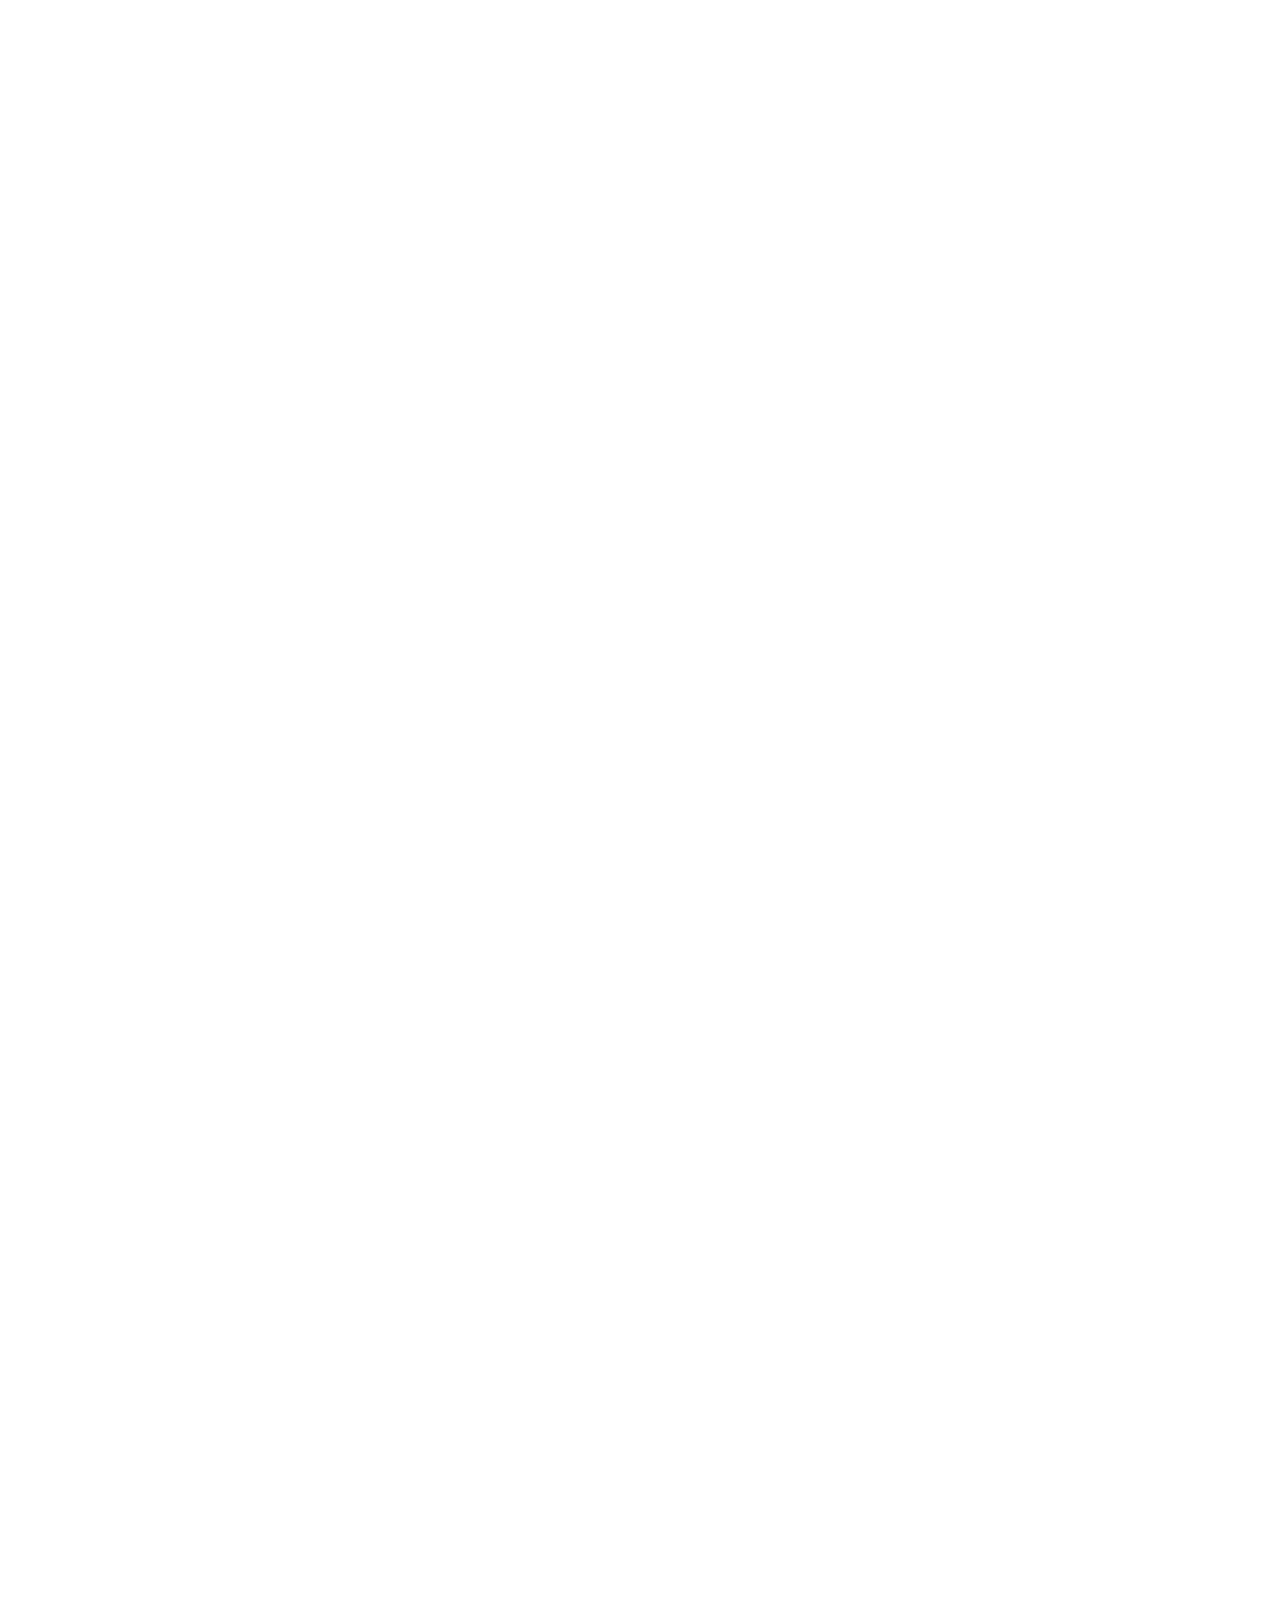
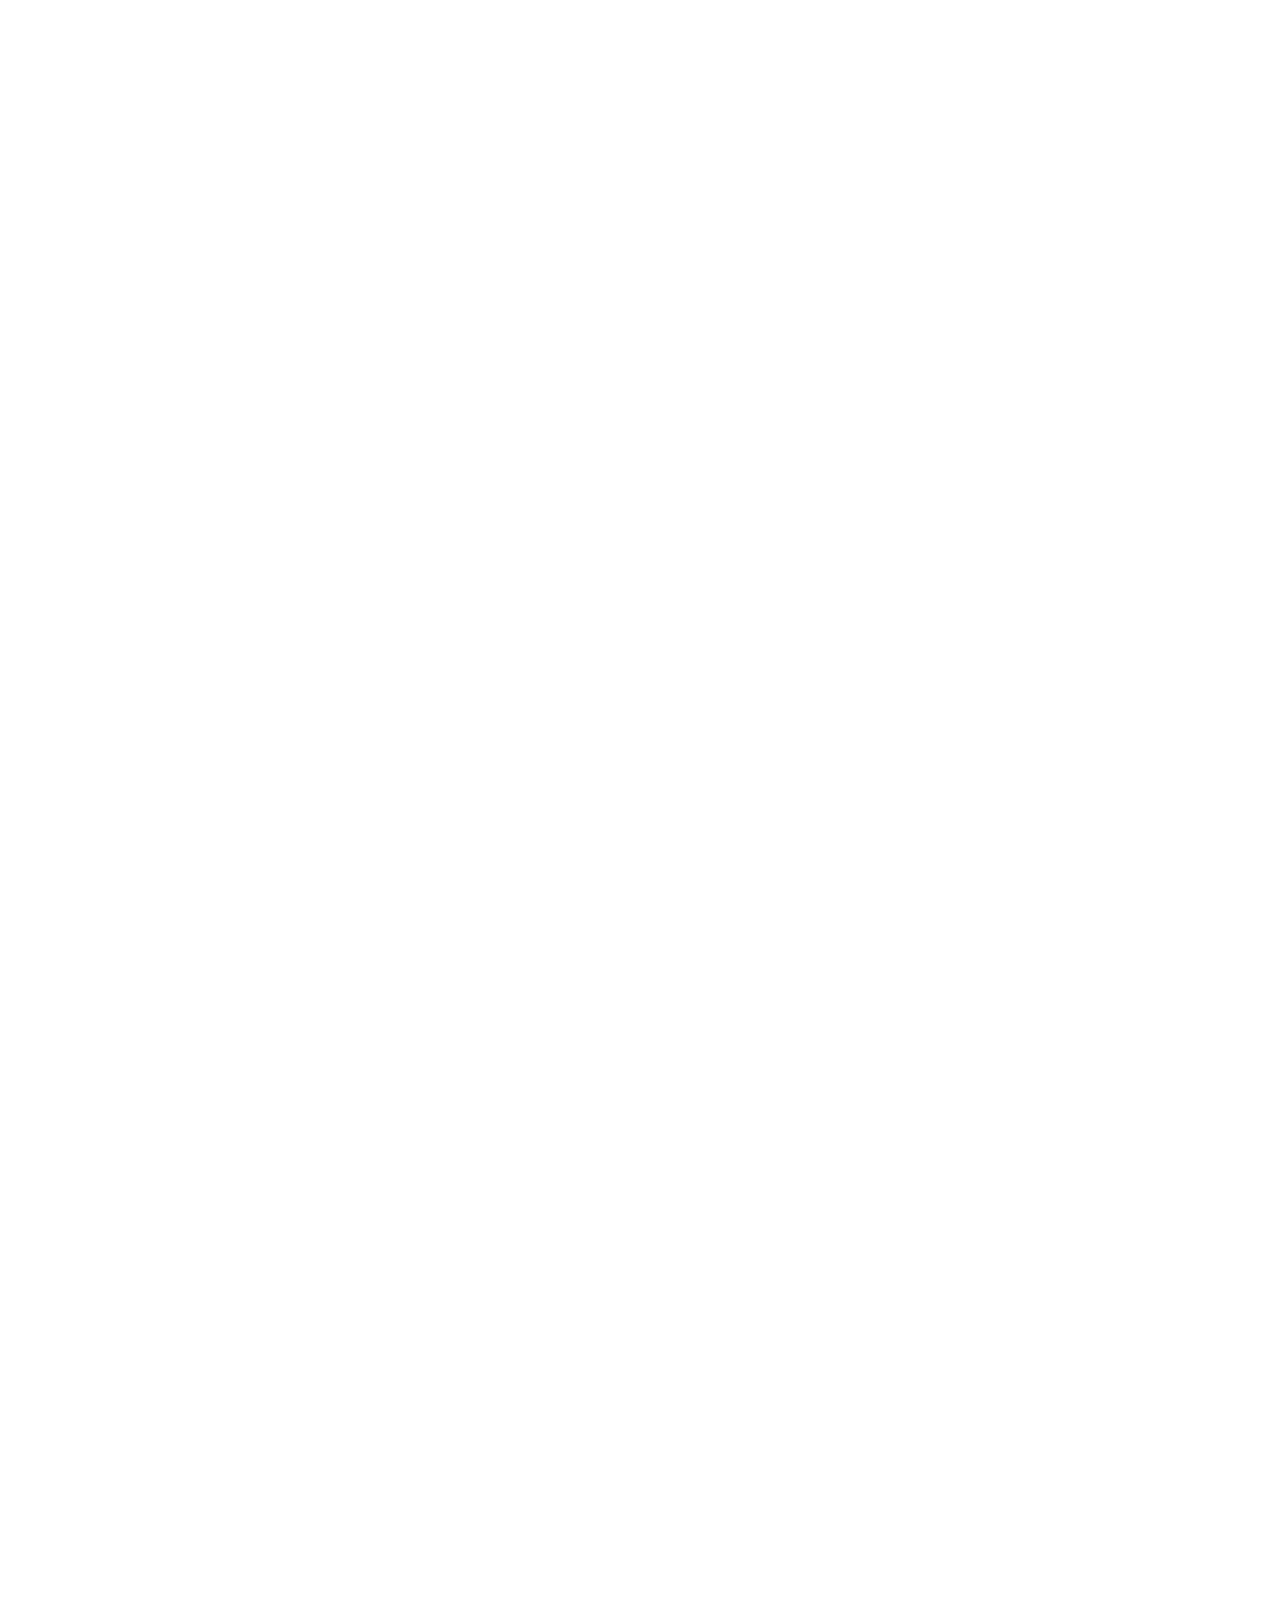
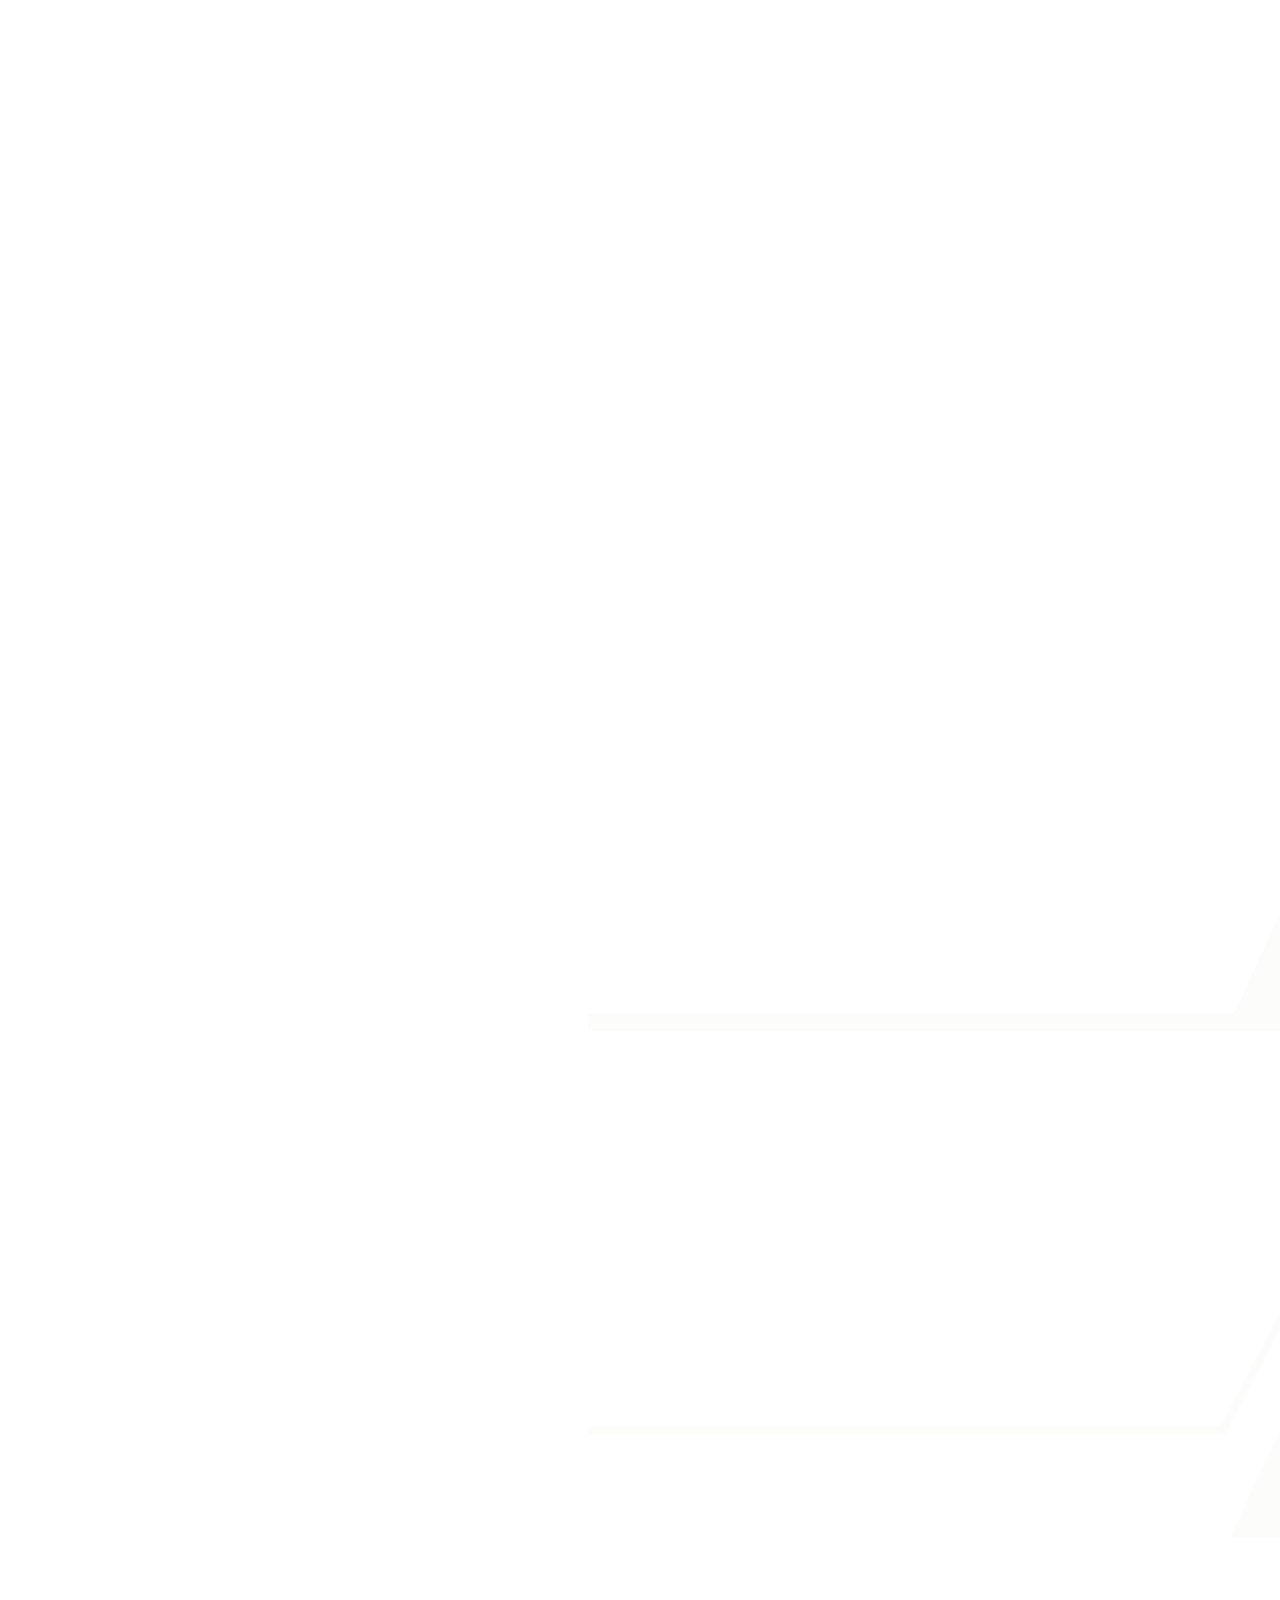
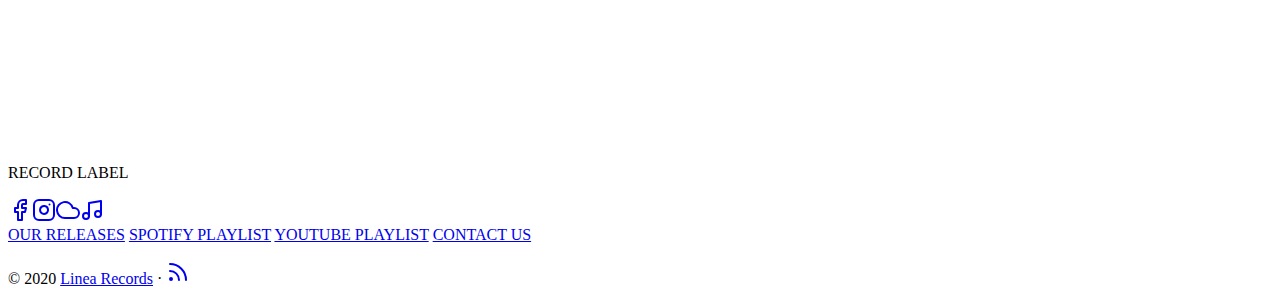
==== index.html @ 5832d92b "added links" ====
<!DOCTYPE html>
<html lang="en-us">

<head>
	<meta name="generator" content="Hugo 0.76.5" />
	<meta charset="UTF-8">
	<meta name="viewport" content="width=device-width, initial-scale=1.0">
	<meta http-equiv="X-UA-Compatible" content="ie=edge">
	<meta name="theme-color" content="#000000">
	<meta name="msapplication-TileColor" content="#000000">
<meta itemprop="name" content="LINEA RECORDS">
<meta itemprop="description" content="">
<meta property="og:title" content="LINEA RECORDS" />
<meta property="og:description" content="" />
<meta property="og:type" content="website" />
<meta property="og:url" content="https://linearecords.net/" />

<meta name="twitter:card" content="summary"/>
<meta name="twitter:title" content="LINEA RECORDS"/>
<meta name="twitter:description" content=""/>

	<link rel="apple-touch-icon" sizes="180x180" href="/apple-touch-icon.png">
	<link rel="icon" type="image/png" sizes="32x32" href="/favicon-32x32.png">
	<link rel="icon" type="image/png" sizes="16x16" href="/favicon-16x16.png">
	<link rel="manifest" href="/site.webmanifest">
	<link rel="mask-icon" href="/safari-pinned-tab.svg" color="">
	<link rel="shortcut icon" href="/favicon.ico">

	<title>LINEA RECORDS</title>
	<link rel="alternate" type="application/rss+xml" href="https://linearecords.net/index.xml" title="LINEA RECORDS" />
	<link rel="stylesheet" href="https://linearecords.net/css/style.min.97f496d0152c98773c29cbdbff0230ff04d8a8ad5421a326446fc070e5431b20.css" integrity="sha256-l/SW0BUsmHc8Kcvb/wIw/wTYqK1UIaMmRG/AcOVDGyA=" crossorigin="anonymous">
</head>

<body id="page">
	
	<div style="text-align: center;">
		<img class="bg-img" src="/lineaback.png"/>
	</div>
	<div id="spotlight" class="animated fadeIn">
		<div id="home-center">
			<img id="home-title-img" src="logo.png"/> 
			
			<p id="home-subtitle">RECORD LABEL</p>
			<div id="home-social">
				<a href="https://facebook.com/linearecords1" target="_blank" rel="noopener me" title="Facebook"><svg xmlns="http://www.w3.org/2000/svg" class="feather" width="24" height="24" viewBox="0 0 24 24" fill="none" stroke="currentColor" stroke-width="2" stroke-linecap="round" stroke-linejoin="round"><path d="M18 2h-3a5 5 0 0 0-5 5v3H7v4h3v8h4v-8h3l1-4h-4V7a1 1 0 0 1 1-1h3z"></path></svg></a><a href="https://instagram.com/linearecords" target="_blank" rel="noopener me" title="Instagram"><svg xmlns="http://www.w3.org/2000/svg" class="feather" width="24" height="24" viewBox="0 0 24 24" fill="none" stroke="currentColor" stroke-width="2" stroke-linecap="round" stroke-linejoin="round"><rect x="2" y="2" width="20" height="20" rx="5" ry="5"></rect><path d="M16 11.37A4 4 0 1 1 12.63 8 4 4 0 0 1 16 11.37z"></path><line x1="17.5" y1="6.5" x2="17.5" y2="6.5"></line></svg></a><a href="https://soundcloud.com/linearecords" target="_blank" rel="noopener me" title="Soundcloud"><svg xmlns="http://www.w3.org/2000/svg" class="feather" viewBox="0 0 24 24" width="24" height="24" stroke="currentColor" stroke-width="2" fill="none" stroke-linecap="round" stroke-linejoin="round" class="css-i6dzq1"><path d="M18 10h-1.26A8 8 0 1 0 9 20h9a5 5 0 0 0 0-10z"></path></svg></a><a href="https://linearecords.bandcamp.com/" target="_blank" rel="noopener me" title="Bandcamp"><svg xmlns="http://www.w3.org/2000/svg" class="feather" viewBox="0 0 24 24" viewBox="0 0 24 24" width="24" height="24" stroke="currentColor" stroke-width="2" fill="none" stroke-linecap="round" stroke-linejoin="round" class="css-i6dzq1"><path d="M9 18V5l12-2v13"></path><circle cx="6" cy="18" r="3"></circle><circle cx="18" cy="16" r="3"></circle></svg></a>
			</div>
			<nav id="home-nav" class="site-nav">
				
				<a href="https://linearecords.bandcamp.com/">OUR RELEASES</a>
				<a href="https://open.spotify.com/playlist/47VReuiivuDazHyd7LgVd4">SPOTIFY PLAYLIST</a>
				<a href="https://www.youtube.com/playlist?list=PL5rkW3f5f1PXU3vY0yTBdLuJyak3MzCV-">YOUTUBE PLAYLIST</a>
				<a href="mailto:contactlinearecords@gmail.com">CONTACT US</a>

			</nav>
		</div>
		<div id="home-footer">
			<p>
				&copy; 2020 <a href="https://linearecords.net/">Linea Records</a> &#183; <a href="https://linearecords.net/posts/index.xml" target="_blank" title="rss"><svg xmlns="http://www.w3.org/2000/svg" width="24" height="24" viewBox="0 0 24 24" fill="none" stroke="currentColor" stroke-width="2" stroke-linecap="round" stroke-linejoin="round" class="feather feather-rss"><path d="M4 11a9 9 0 0 1 9 9"></path><path d="M4 4a16 16 0 0 1 16 16"></path><circle cx="5" cy="19" r="1"></circle></svg></a>
			</p>
		</div>
	</div>


	<script src="https://linearecords.net/js/bundle.min.4a9a0ac3d2217822c7865b4161e6c2a71de1d70492264337755427898dd718f6.js" integrity="sha256-SpoKw9IheCLHhltBYebCpx3h1wSSJkM3dVQniY3XGPY=" crossorigin="anonymous"></script>
	

</body>

</html>
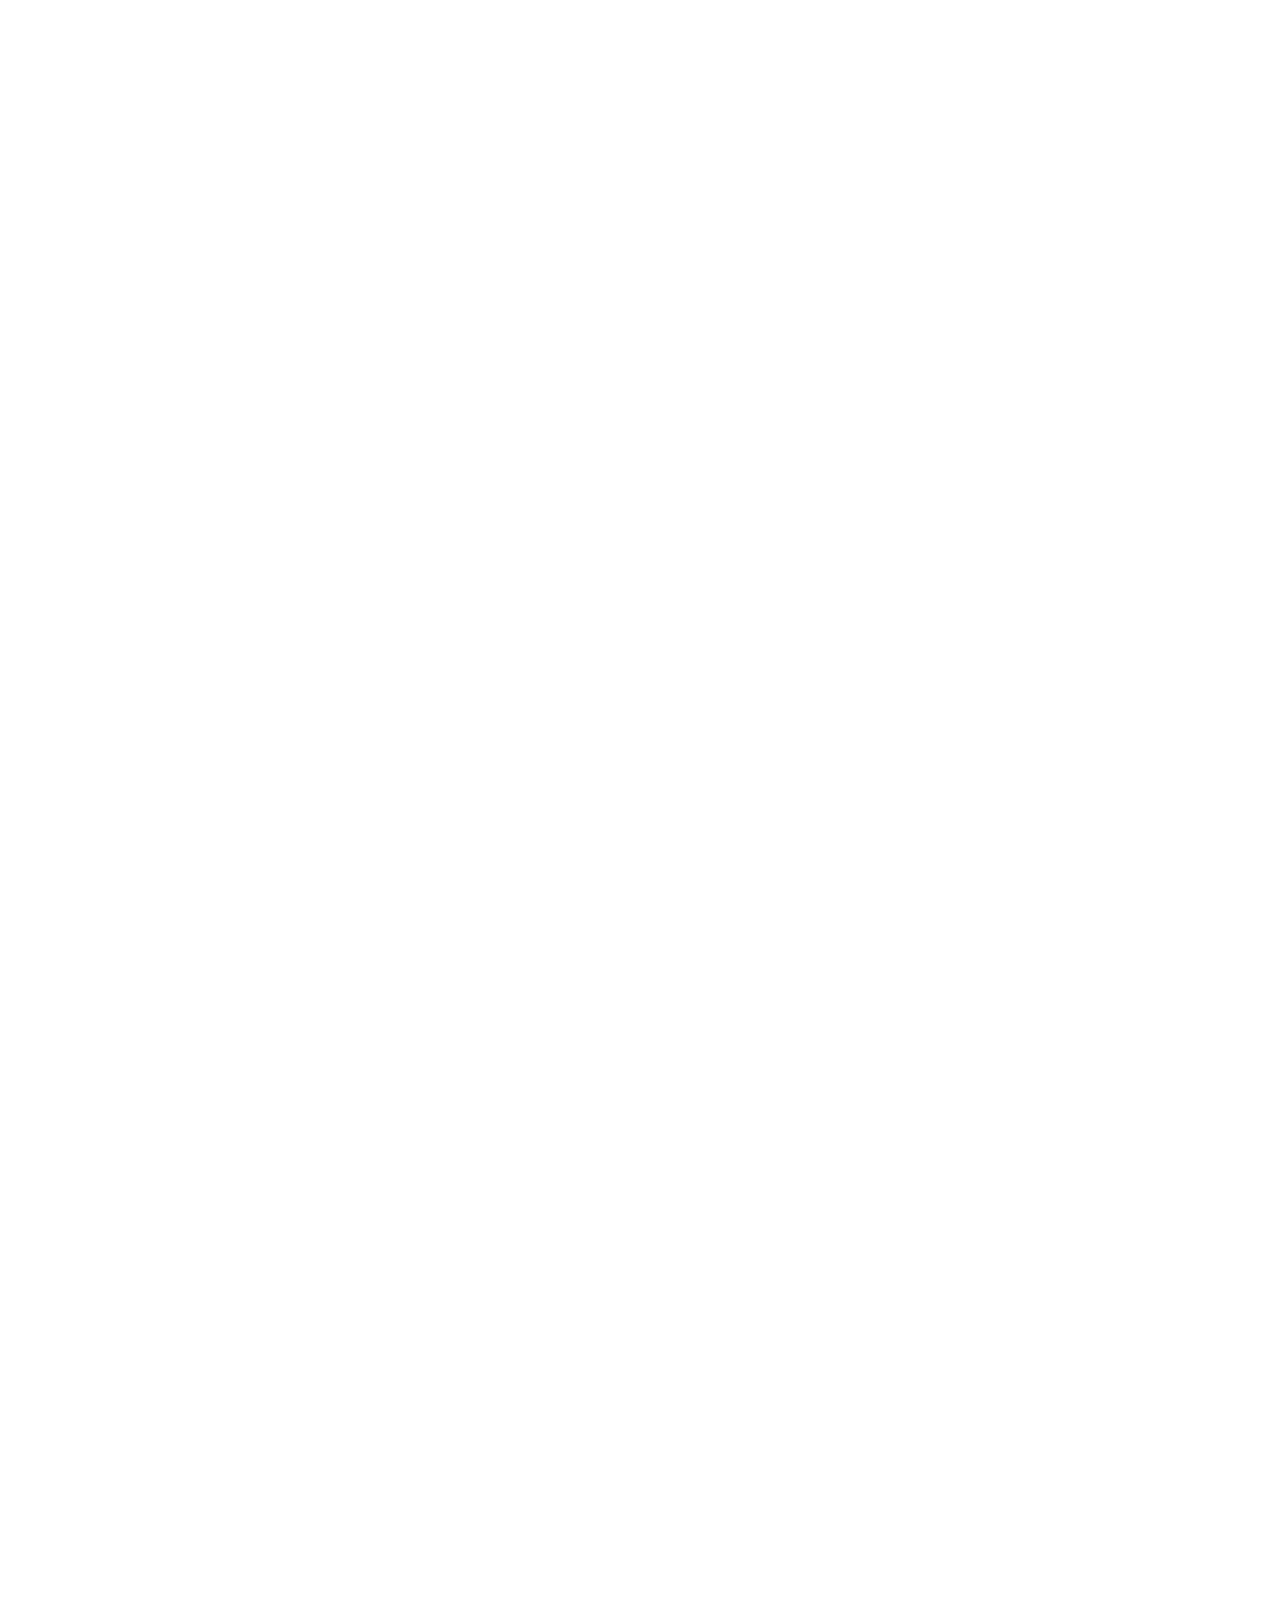
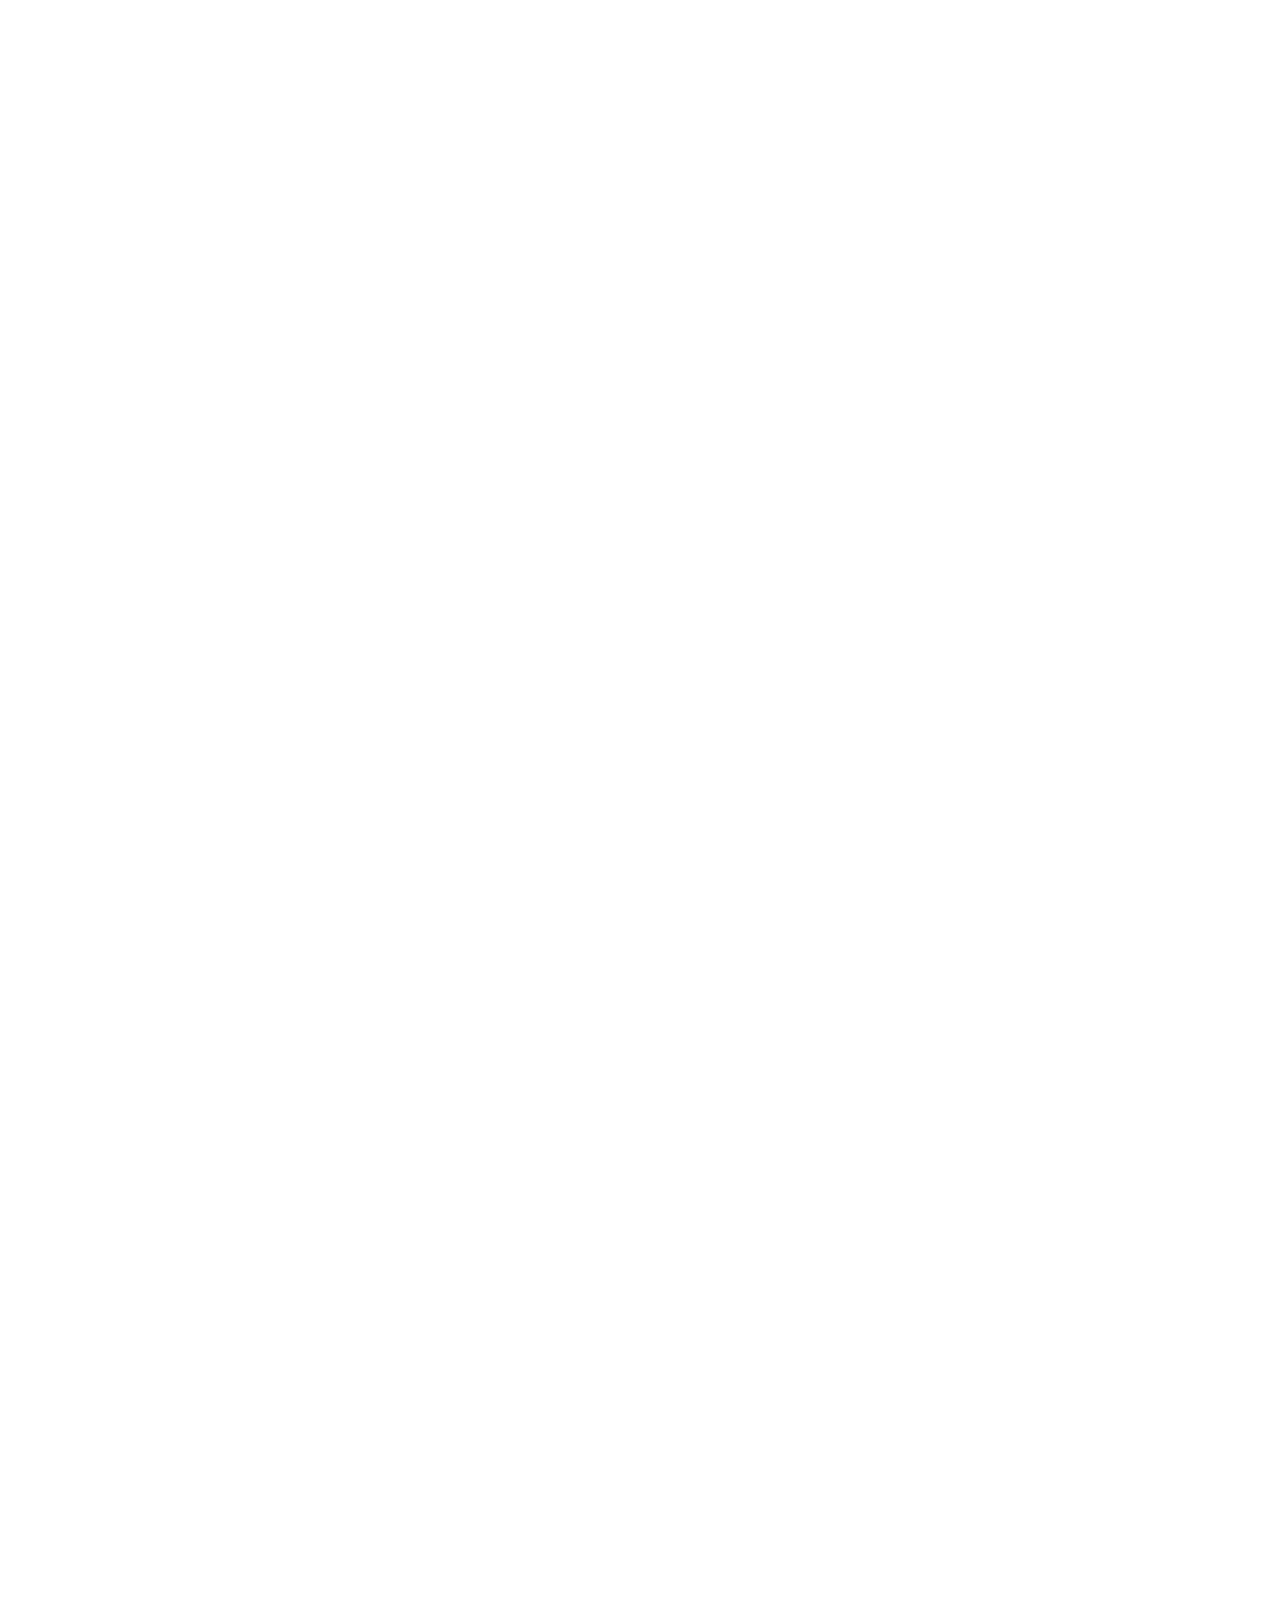
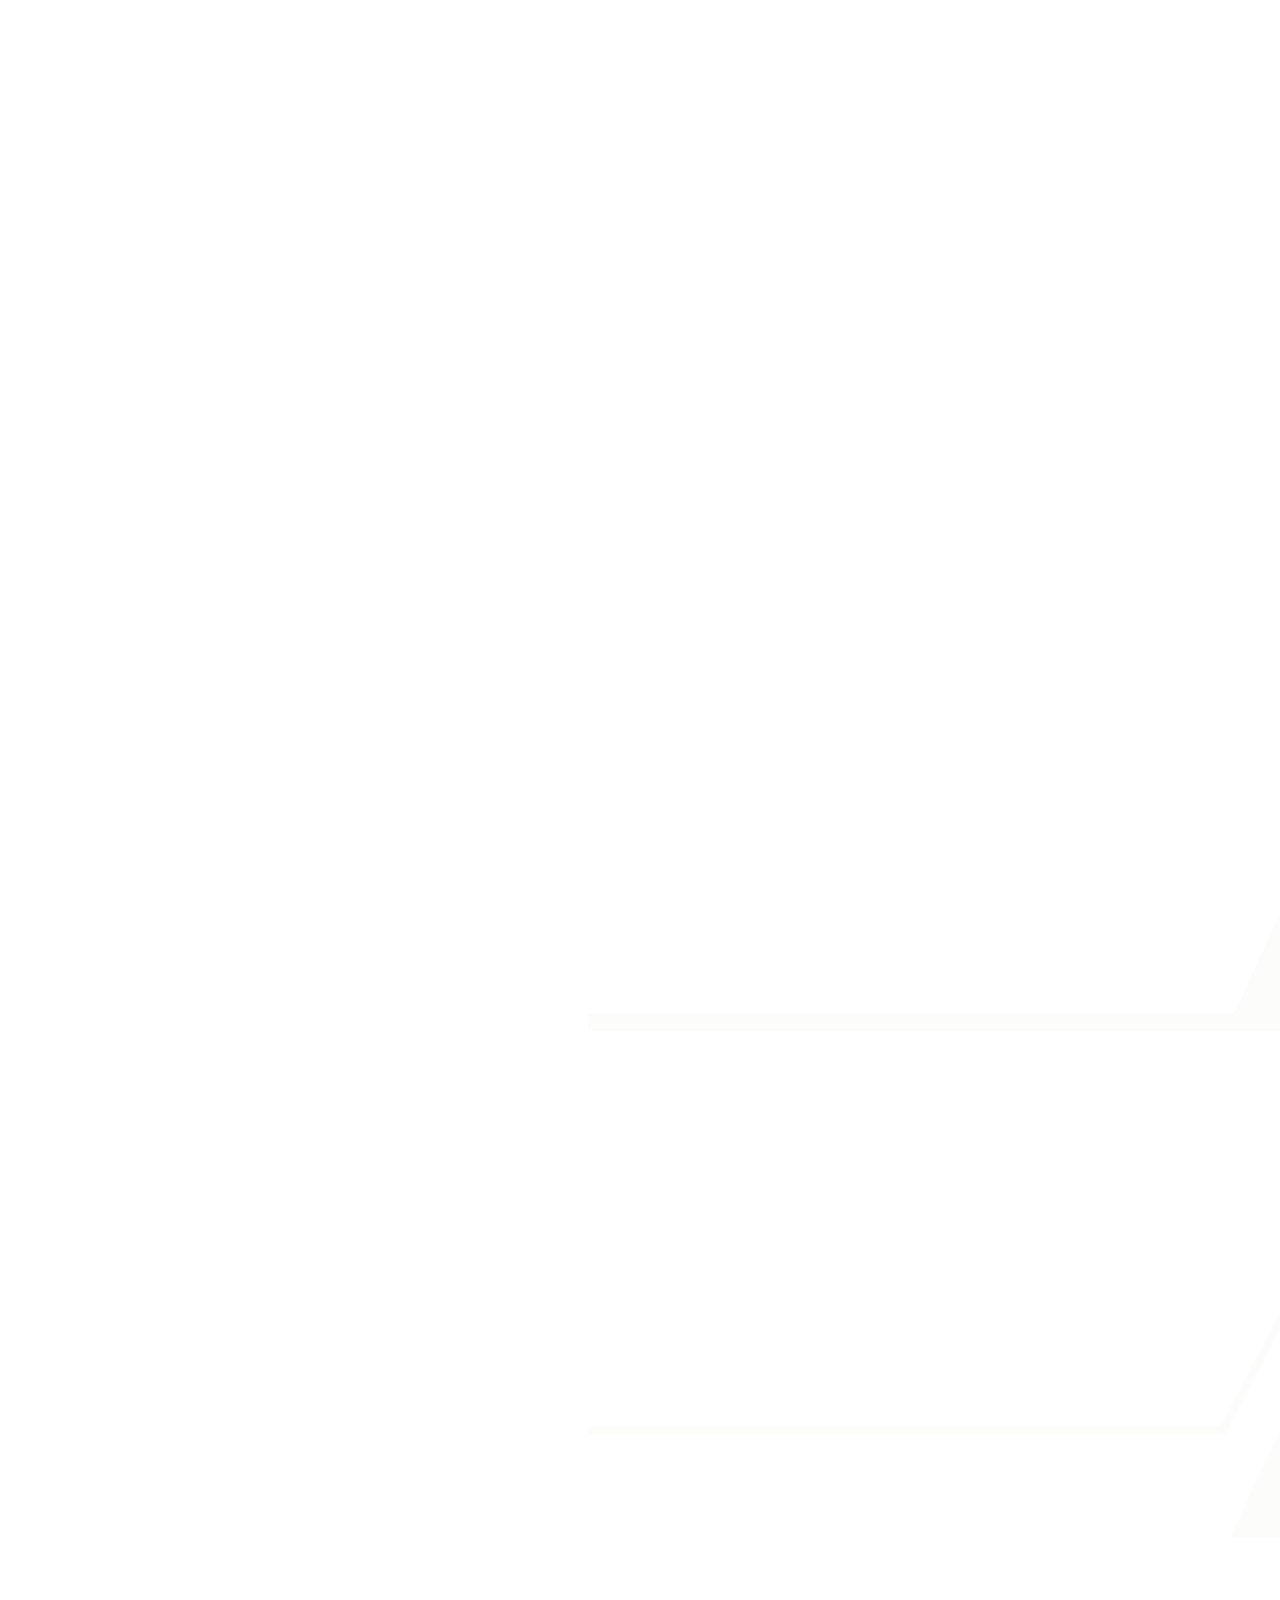
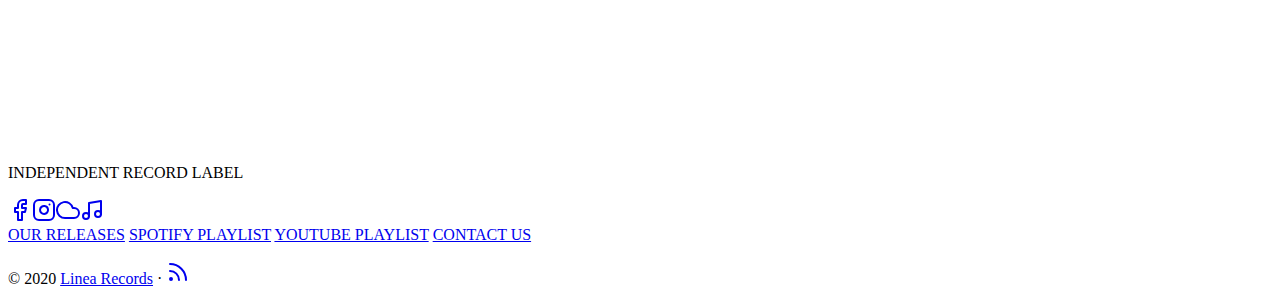
==== commit fc43878d: "edited description" ====
--- a/index.html
+++ b/index.html
@@ -40,7 +40,7 @@
 		<div id="home-center">
 			<img id="home-title-img" src="logo.png"/> 
 			
-			<p id="home-subtitle">RECORD LABEL</p>
+			<p id="home-subtitle">INDEPENDENT RECORD LABEL</p>
 			<div id="home-social">
 				<a href="https://facebook.com/linearecords1" target="_blank" rel="noopener me" title="Facebook"><svg xmlns="http://www.w3.org/2000/svg" class="feather" width="24" height="24" viewBox="0 0 24 24" fill="none" stroke="currentColor" stroke-width="2" stroke-linecap="round" stroke-linejoin="round"><path d="M18 2h-3a5 5 0 0 0-5 5v3H7v4h3v8h4v-8h3l1-4h-4V7a1 1 0 0 1 1-1h3z"></path></svg></a><a href="https://instagram.com/linearecords" target="_blank" rel="noopener me" title="Instagram"><svg xmlns="http://www.w3.org/2000/svg" class="feather" width="24" height="24" viewBox="0 0 24 24" fill="none" stroke="currentColor" stroke-width="2" stroke-linecap="round" stroke-linejoin="round"><rect x="2" y="2" width="20" height="20" rx="5" ry="5"></rect><path d="M16 11.37A4 4 0 1 1 12.63 8 4 4 0 0 1 16 11.37z"></path><line x1="17.5" y1="6.5" x2="17.5" y2="6.5"></line></svg></a><a href="https://soundcloud.com/linearecords" target="_blank" rel="noopener me" title="Soundcloud"><svg xmlns="http://www.w3.org/2000/svg" class="feather" viewBox="0 0 24 24" width="24" height="24" stroke="currentColor" stroke-width="2" fill="none" stroke-linecap="round" stroke-linejoin="round" class="css-i6dzq1"><path d="M18 10h-1.26A8 8 0 1 0 9 20h9a5 5 0 0 0 0-10z"></path></svg></a><a href="https://linearecords.bandcamp.com/" target="_blank" rel="noopener me" title="Bandcamp"><svg xmlns="http://www.w3.org/2000/svg" class="feather" viewBox="0 0 24 24" viewBox="0 0 24 24" width="24" height="24" stroke="currentColor" stroke-width="2" fill="none" stroke-linecap="round" stroke-linejoin="round" class="css-i6dzq1"><path d="M9 18V5l12-2v13"></path><circle cx="6" cy="18" r="3"></circle><circle cx="18" cy="16" r="3"></circle></svg></a>
 			</div>
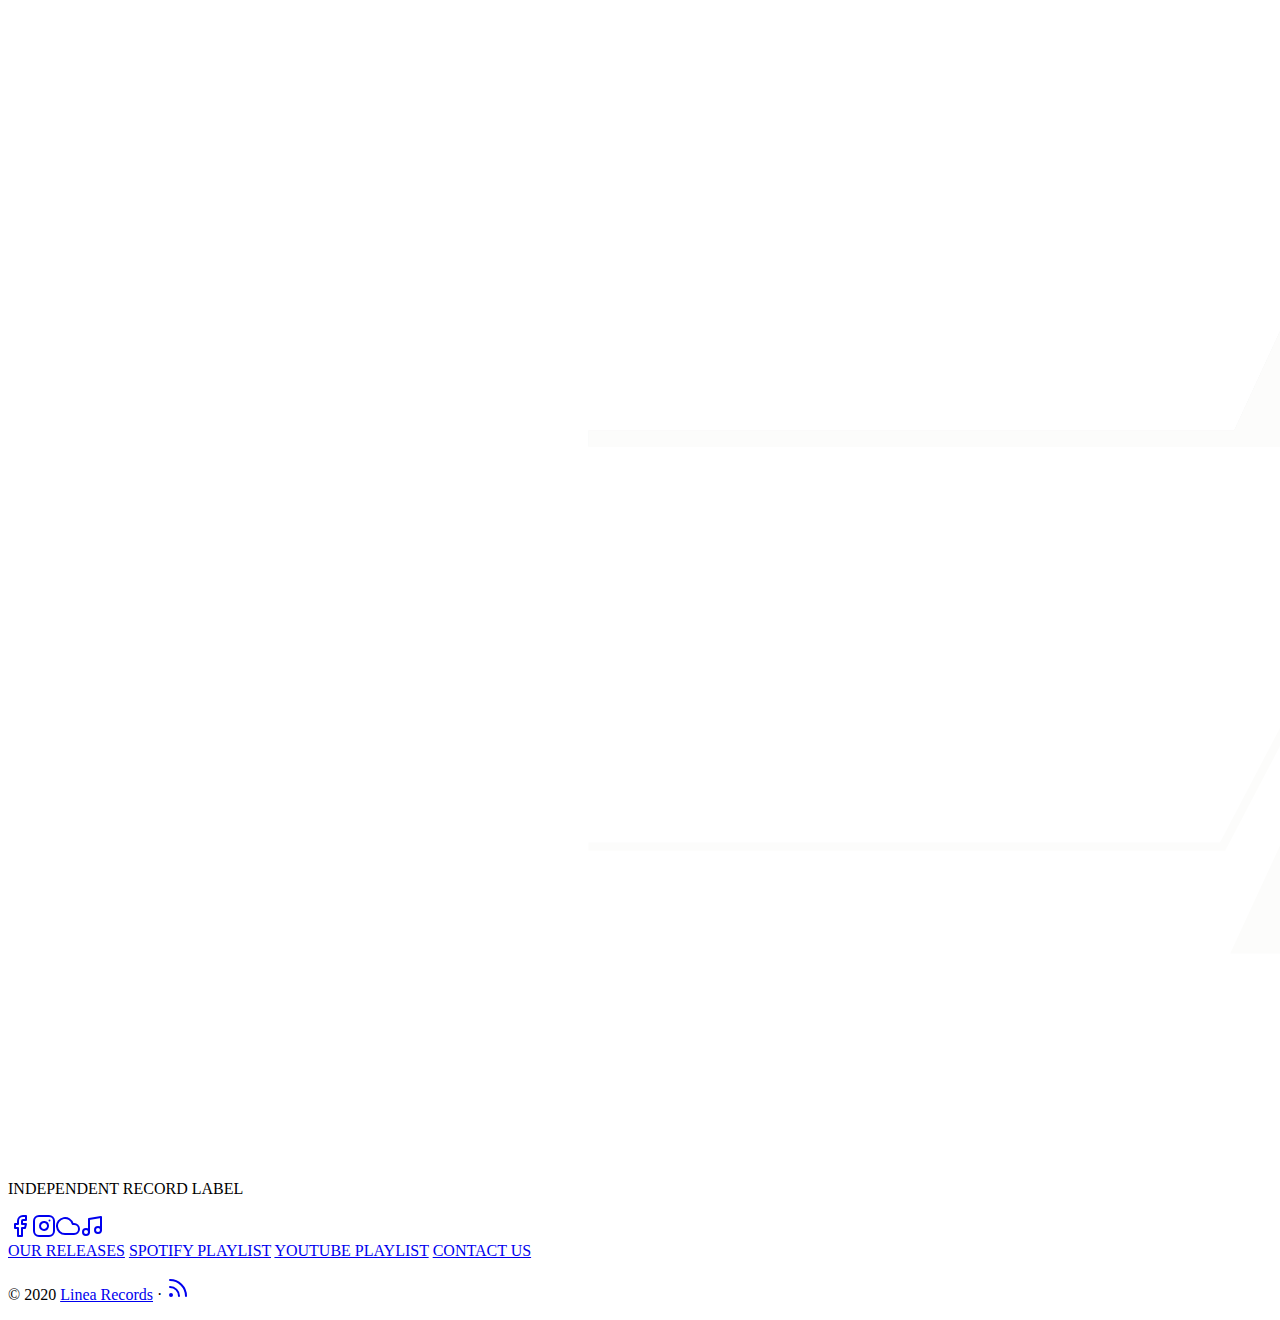
==== commit 089855b8: "removed background image" ====
--- a/index.html
+++ b/index.html
@@ -33,9 +33,6 @@
 
 <body id="page">
 	
-	<div style="text-align: center;">
-		<img class="bg-img" src="/lineaback.png"/>
-	</div>
 	<div id="spotlight" class="animated fadeIn">
 		<div id="home-center">
 			<img id="home-title-img" src="logo.png"/> 
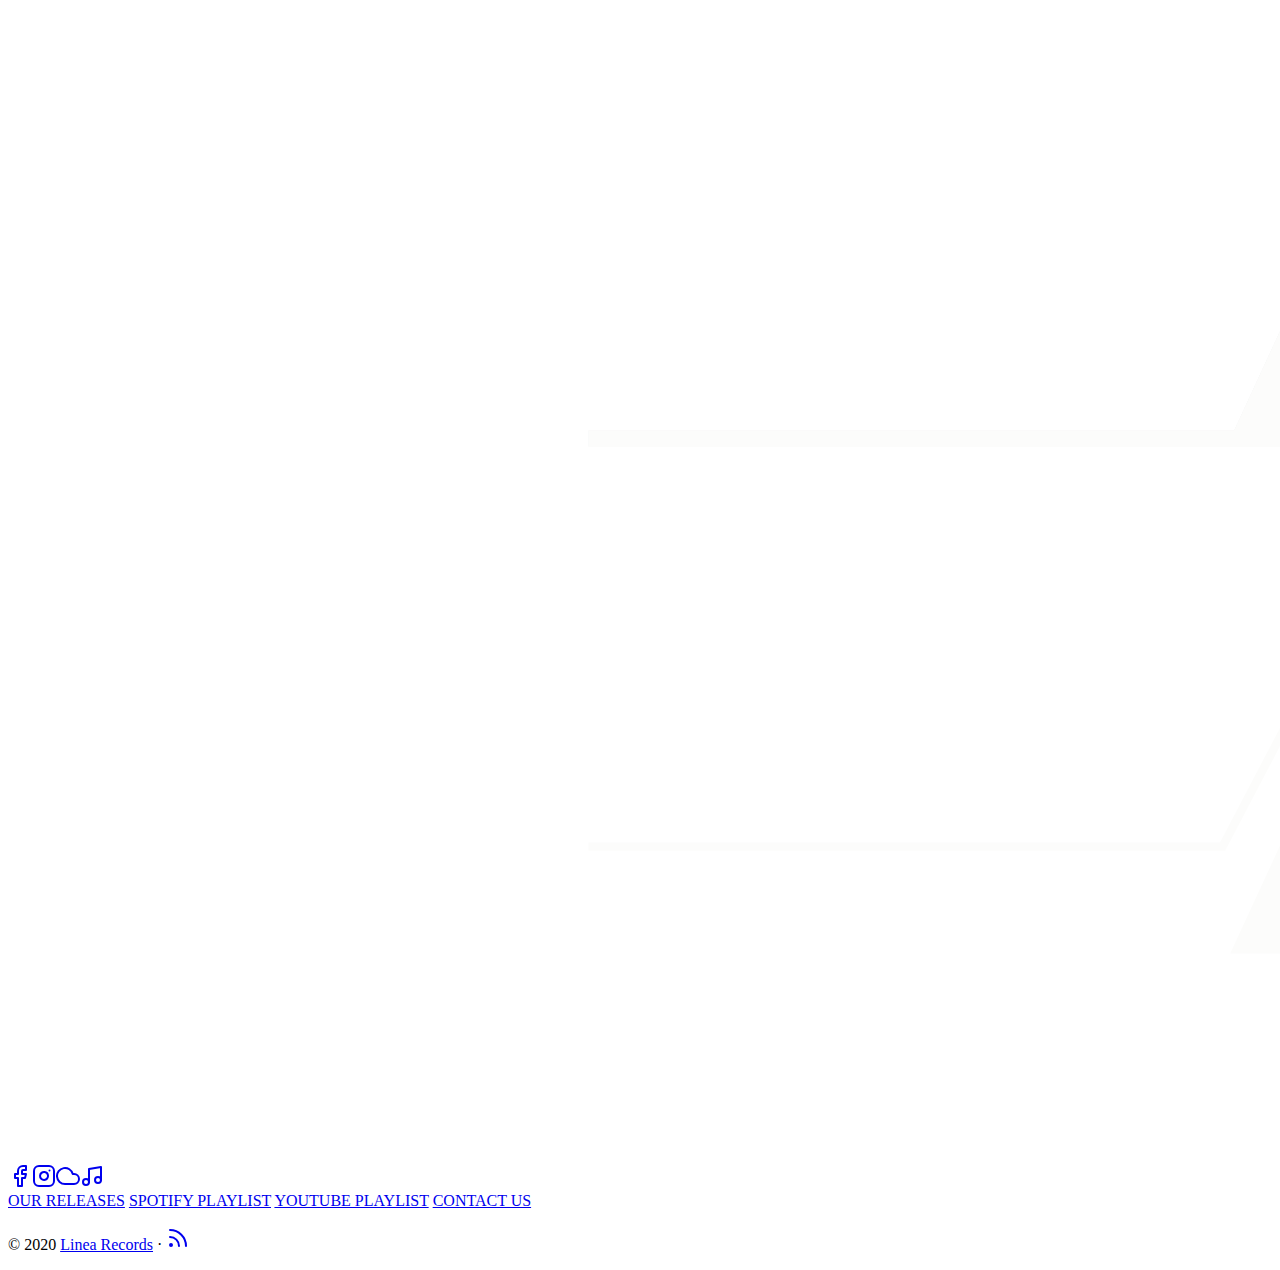
==== commit a550ece2: "index.html" ====
--- a/index.html
+++ b/index.html
@@ -37,7 +37,6 @@
 		<div id="home-center">
 			<img id="home-title-img" src="logo.png"/> 
 			
-			<p id="home-subtitle">INDEPENDENT RECORD LABEL</p>
 			<div id="home-social">
 				<a href="https://facebook.com/linearecords1" target="_blank" rel="noopener me" title="Facebook"><svg xmlns="http://www.w3.org/2000/svg" class="feather" width="24" height="24" viewBox="0 0 24 24" fill="none" stroke="currentColor" stroke-width="2" stroke-linecap="round" stroke-linejoin="round"><path d="M18 2h-3a5 5 0 0 0-5 5v3H7v4h3v8h4v-8h3l1-4h-4V7a1 1 0 0 1 1-1h3z"></path></svg></a><a href="https://instagram.com/linearecords" target="_blank" rel="noopener me" title="Instagram"><svg xmlns="http://www.w3.org/2000/svg" class="feather" width="24" height="24" viewBox="0 0 24 24" fill="none" stroke="currentColor" stroke-width="2" stroke-linecap="round" stroke-linejoin="round"><rect x="2" y="2" width="20" height="20" rx="5" ry="5"></rect><path d="M16 11.37A4 4 0 1 1 12.63 8 4 4 0 0 1 16 11.37z"></path><line x1="17.5" y1="6.5" x2="17.5" y2="6.5"></line></svg></a><a href="https://soundcloud.com/linearecords" target="_blank" rel="noopener me" title="Soundcloud"><svg xmlns="http://www.w3.org/2000/svg" class="feather" viewBox="0 0 24 24" width="24" height="24" stroke="currentColor" stroke-width="2" fill="none" stroke-linecap="round" stroke-linejoin="round" class="css-i6dzq1"><path d="M18 10h-1.26A8 8 0 1 0 9 20h9a5 5 0 0 0 0-10z"></path></svg></a><a href="https://linearecords.bandcamp.com/" target="_blank" rel="noopener me" title="Bandcamp"><svg xmlns="http://www.w3.org/2000/svg" class="feather" viewBox="0 0 24 24" viewBox="0 0 24 24" width="24" height="24" stroke="currentColor" stroke-width="2" fill="none" stroke-linecap="round" stroke-linejoin="round" class="css-i6dzq1"><path d="M9 18V5l12-2v13"></path><circle cx="6" cy="18" r="3"></circle><circle cx="18" cy="16" r="3"></circle></svg></a>
 			</div>
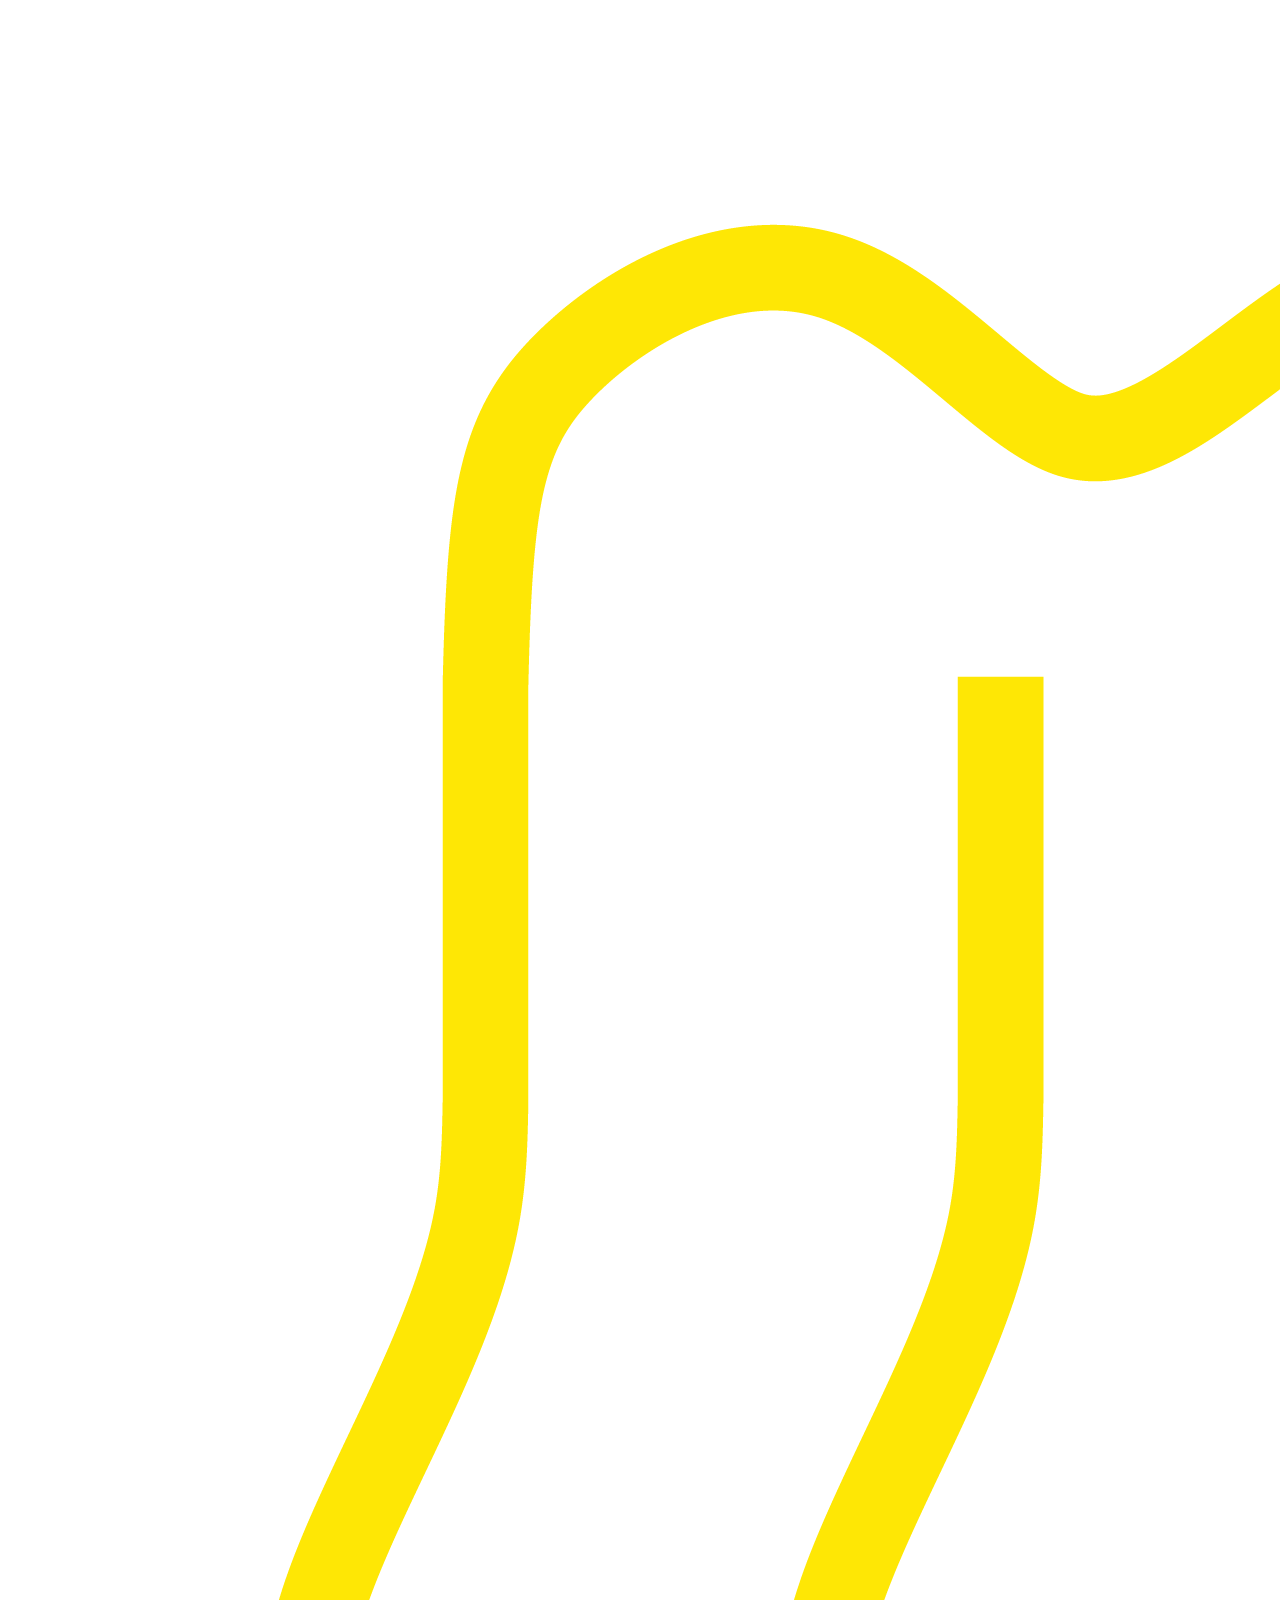
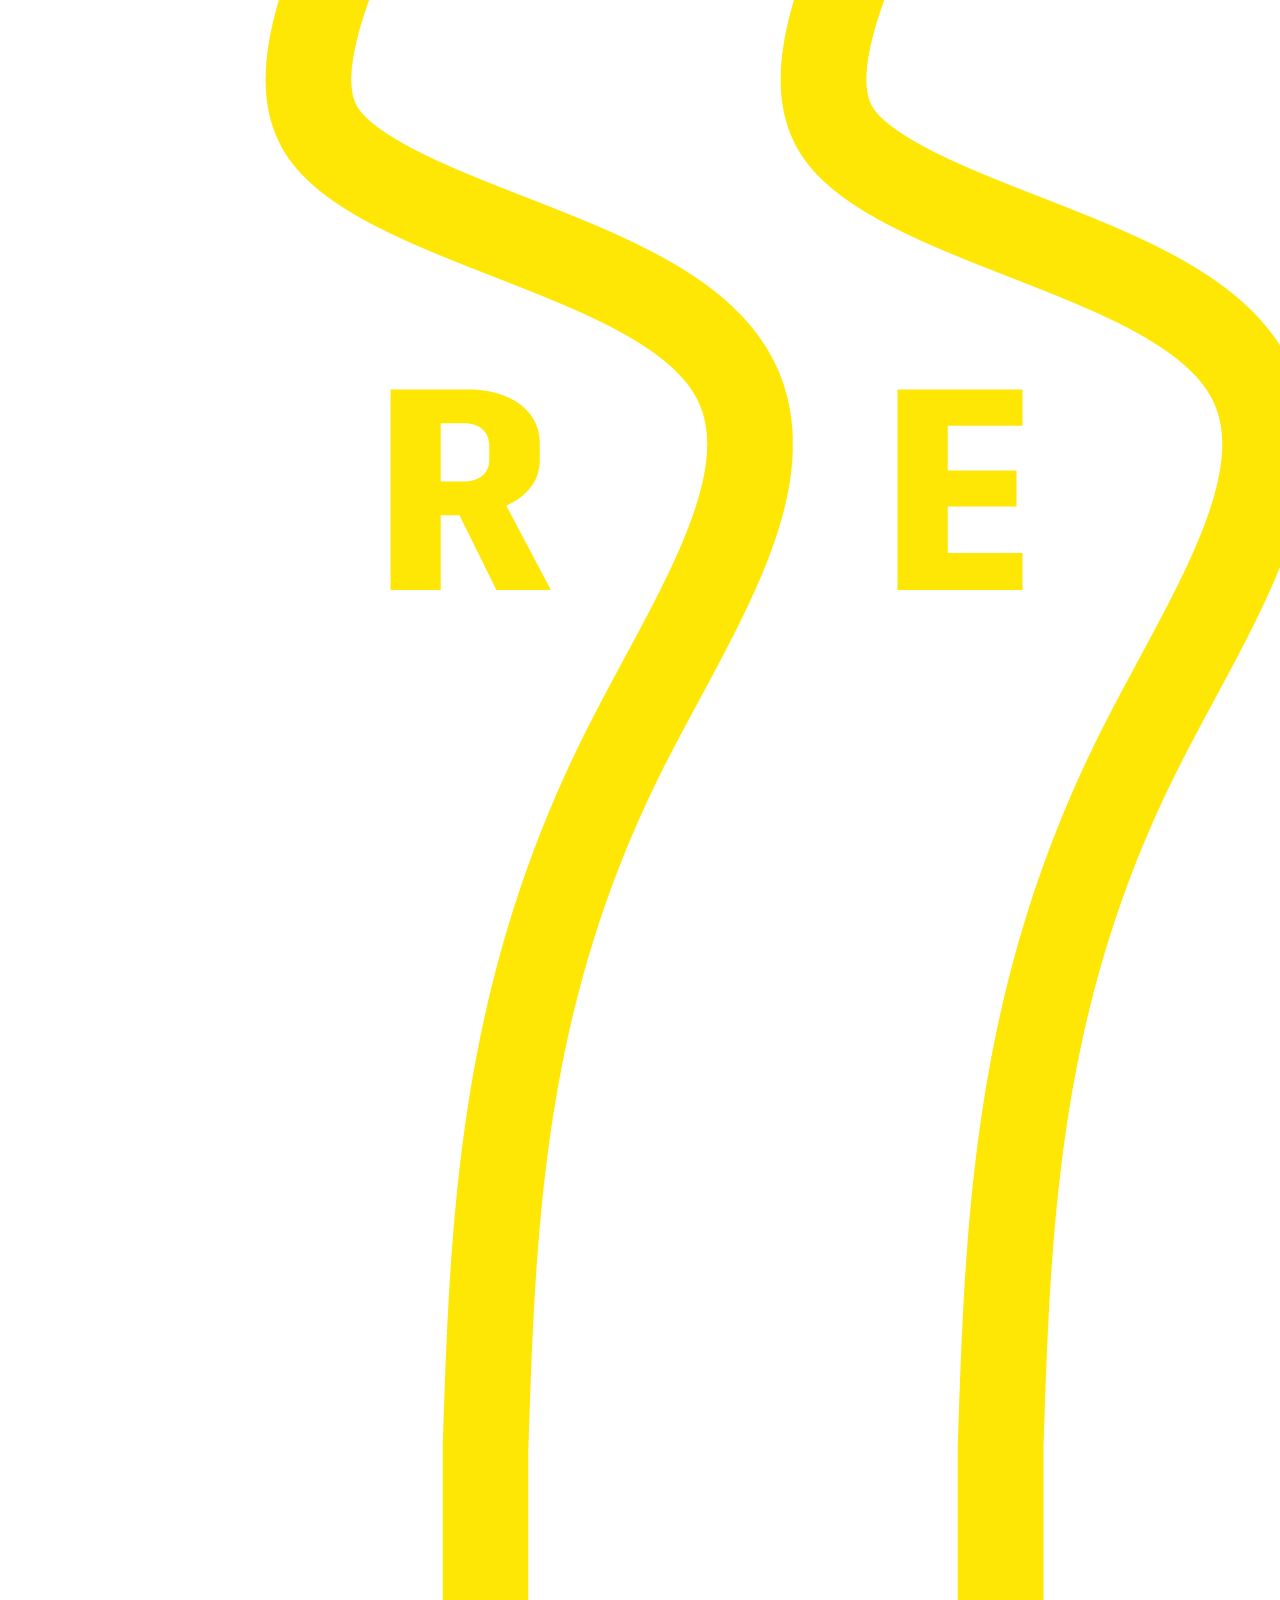
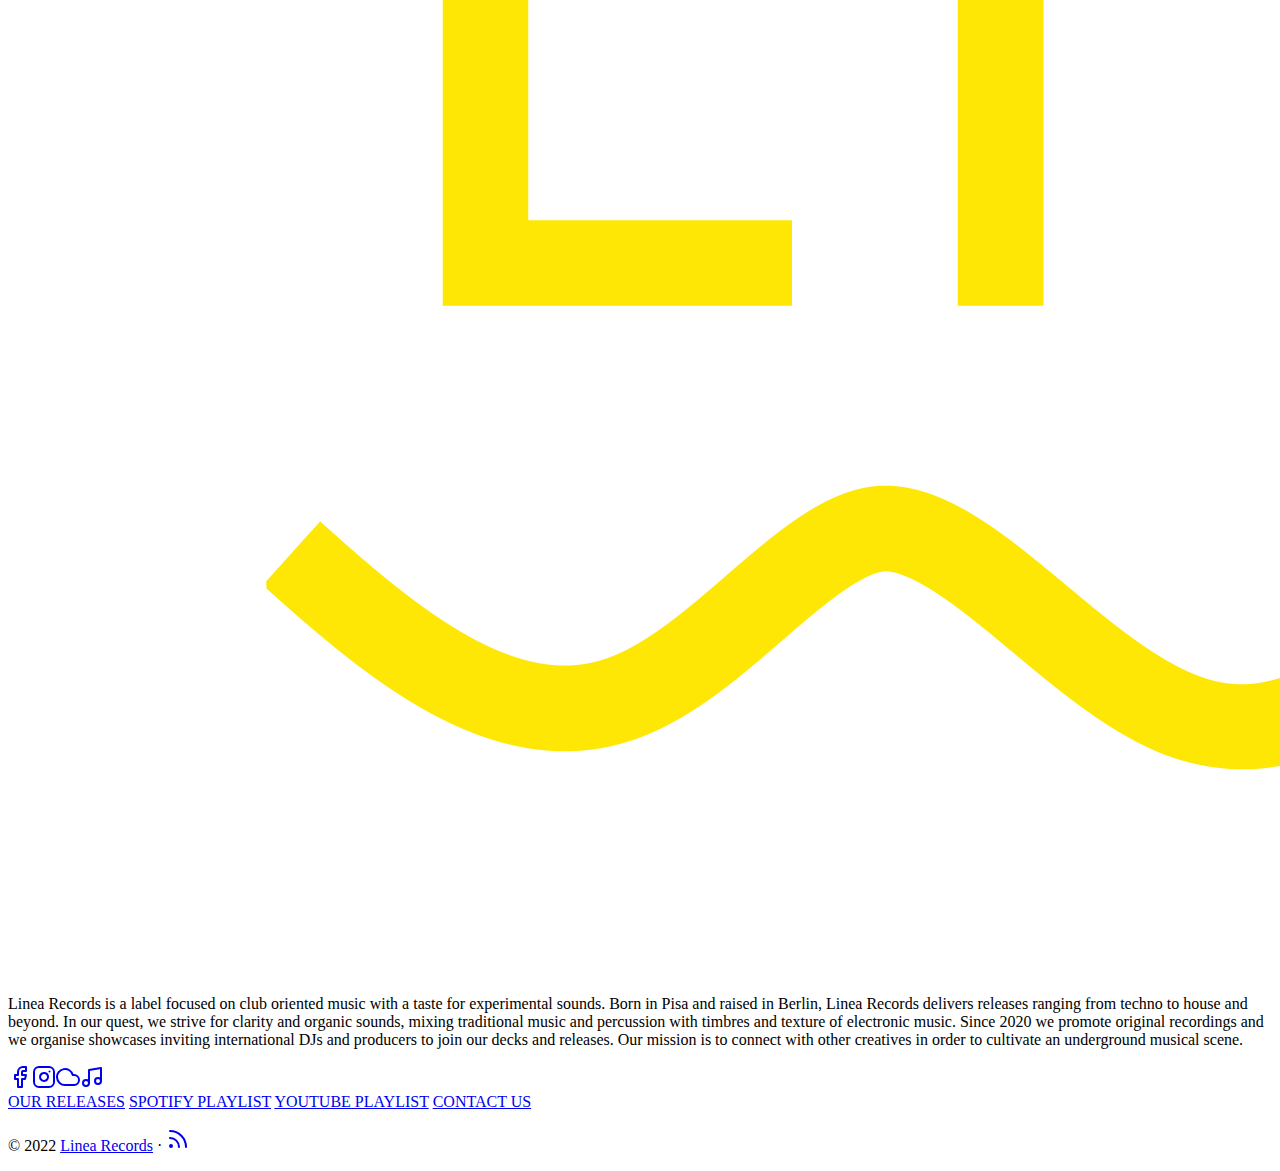
==== commit a97e7da7: "refresh" ====
--- a/index.html
+++ b/index.html
@@ -2,7 +2,7 @@
 <html lang="en-us">
 
 <head>
-	<meta name="generator" content="Hugo 0.76.5" />
+	<meta name="generator" content="Hugo 0.80.0" />
 	<meta charset="UTF-8">
 	<meta name="viewport" content="width=device-width, initial-scale=1.0">
 	<meta http-equiv="X-UA-Compatible" content="ie=edge">
@@ -28,18 +28,20 @@
 
 	<title>LINEA RECORDS</title>
 	<link rel="alternate" type="application/rss+xml" href="https://linearecords.net/index.xml" title="LINEA RECORDS" />
-	<link rel="stylesheet" href="https://linearecords.net/css/style.min.97f496d0152c98773c29cbdbff0230ff04d8a8ad5421a326446fc070e5431b20.css" integrity="sha256-l/SW0BUsmHc8Kcvb/wIw/wTYqK1UIaMmRG/AcOVDGyA=" crossorigin="anonymous">
+	<link rel="stylesheet" href="https://linearecords.net/css/style.min.c21942eae3c89b61ff21259cbf3ebeb2285cb7e6d1373bd5c78f621568b99c6d.css" integrity="sha256-whlC6uPIm2H/ISWcvz6+sihct+bRNzvVx49iFWi5nG0=" crossorigin="anonymous">
 </head>
 
 <body id="page">
 	
-	<div id="spotlight" class="animated fadeIn">
-		<div id="home-center">
-			<img id="home-title-img" src="logo.png"/> 
-			
-			<div id="home-social">
-				<a href="https://facebook.com/linearecords1" target="_blank" rel="noopener me" title="Facebook"><svg xmlns="http://www.w3.org/2000/svg" class="feather" width="24" height="24" viewBox="0 0 24 24" fill="none" stroke="currentColor" stroke-width="2" stroke-linecap="round" stroke-linejoin="round"><path d="M18 2h-3a5 5 0 0 0-5 5v3H7v4h3v8h4v-8h3l1-4h-4V7a1 1 0 0 1 1-1h3z"></path></svg></a><a href="https://instagram.com/linearecords" target="_blank" rel="noopener me" title="Instagram"><svg xmlns="http://www.w3.org/2000/svg" class="feather" width="24" height="24" viewBox="0 0 24 24" fill="none" stroke="currentColor" stroke-width="2" stroke-linecap="round" stroke-linejoin="round"><rect x="2" y="2" width="20" height="20" rx="5" ry="5"></rect><path d="M16 11.37A4 4 0 1 1 12.63 8 4 4 0 0 1 16 11.37z"></path><line x1="17.5" y1="6.5" x2="17.5" y2="6.5"></line></svg></a><a href="https://soundcloud.com/linearecords" target="_blank" rel="noopener me" title="Soundcloud"><svg xmlns="http://www.w3.org/2000/svg" class="feather" viewBox="0 0 24 24" width="24" height="24" stroke="currentColor" stroke-width="2" fill="none" stroke-linecap="round" stroke-linejoin="round" class="css-i6dzq1"><path d="M18 10h-1.26A8 8 0 1 0 9 20h9a5 5 0 0 0 0-10z"></path></svg></a><a href="https://linearecords.bandcamp.com/" target="_blank" rel="noopener me" title="Bandcamp"><svg xmlns="http://www.w3.org/2000/svg" class="feather" viewBox="0 0 24 24" viewBox="0 0 24 24" width="24" height="24" stroke="currentColor" stroke-width="2" fill="none" stroke-linecap="round" stroke-linejoin="round" class="css-i6dzq1"><path d="M9 18V5l12-2v13"></path><circle cx="6" cy="18" r="3"></circle><circle cx="18" cy="16" r="3"></circle></svg></a>
-			</div>
+<div id="spotlight" class="animated fadeIn">
+	<div id="home-center">
+		<img id="home-title-img" src="logo.png" />
+		
+		<p id="home-subtitle">Linea Records is a label focused on club oriented music with a taste for experimental sounds. Born in Pisa and raised in Berlin, Linea Records delivers releases ranging from techno to house and beyond. In our quest, we strive for clarity and organic sounds, mixing traditional music and percussion with timbres and texture of electronic music. Since 2020 we promote original recordings and we organise showcases inviting international DJs and producers to join our decks and releases. Our mission is to connect with other creatives in order to cultivate an underground musical scene.</p>
+		<div id="home-social">
+			<a href="https://facebook.com/linearecords1" target="_blank" rel="noopener me" title="Facebook"><svg xmlns="http://www.w3.org/2000/svg" class="feather" width="24" height="24" viewBox="0 0 24 24" fill="none" stroke="currentColor" stroke-width="2" stroke-linecap="round" stroke-linejoin="round"><path d="M18 2h-3a5 5 0 0 0-5 5v3H7v4h3v8h4v-8h3l1-4h-4V7a1 1 0 0 1 1-1h3z"></path></svg></a><a href="https://instagram.com/linearecords" target="_blank" rel="noopener me" title="Instagram"><svg xmlns="http://www.w3.org/2000/svg" class="feather" width="24" height="24" viewBox="0 0 24 24" fill="none" stroke="currentColor" stroke-width="2" stroke-linecap="round" stroke-linejoin="round"><rect x="2" y="2" width="20" height="20" rx="5" ry="5"></rect><path d="M16 11.37A4 4 0 1 1 12.63 8 4 4 0 0 1 16 11.37z"></path><line x1="17.5" y1="6.5" x2="17.5" y2="6.5"></line></svg></a><a href="https://soundcloud.com/linearecords" target="_blank" rel="noopener me" title="Soundcloud"><svg xmlns="http://www.w3.org/2000/svg" class="feather" viewBox="0 0 24 24" width="24" height="24" stroke="currentColor" stroke-width="2" fill="none" stroke-linecap="round" stroke-linejoin="round" class="css-i6dzq1"><path d="M18 10h-1.26A8 8 0 1 0 9 20h9a5 5 0 0 0 0-10z"></path></svg></a><a href="https://linearecords.bandcamp.com/" target="_blank" rel="noopener me" title="Bandcamp"><svg xmlns="http://www.w3.org/2000/svg" class="feather" viewBox="0 0 24 24" viewBox="0 0 24 24" width="24" height="24" stroke="currentColor" stroke-width="2" fill="none" stroke-linecap="round" stroke-linejoin="round" class="css-i6dzq1"><path d="M9 18V5l12-2v13"></path><circle cx="6" cy="18" r="3"></circle><circle cx="18" cy="16" r="3"></circle></svg></a>
+		</div>
+		<div>
 			<nav id="home-nav" class="site-nav">
 				
 				<a href="https://linearecords.bandcamp.com/">OUR RELEASES</a>
@@ -51,7 +53,7 @@
 		</div>
 		<div id="home-footer">
 			<p>
-				&copy; 2020 <a href="https://linearecords.net/">Linea Records</a> &#183; <a href="https://linearecords.net/posts/index.xml" target="_blank" title="rss"><svg xmlns="http://www.w3.org/2000/svg" width="24" height="24" viewBox="0 0 24 24" fill="none" stroke="currentColor" stroke-width="2" stroke-linecap="round" stroke-linejoin="round" class="feather feather-rss"><path d="M4 11a9 9 0 0 1 9 9"></path><path d="M4 4a16 16 0 0 1 16 16"></path><circle cx="5" cy="19" r="1"></circle></svg></a>
+				&copy; 2022 <a href="https://linearecords.net/">Linea Records</a> &#183; <a href="https://linearecords.net/posts/index.xml" target="_blank" title="rss"><svg xmlns="http://www.w3.org/2000/svg" width="24" height="24" viewBox="0 0 24 24" fill="none" stroke="currentColor" stroke-width="2" stroke-linecap="round" stroke-linejoin="round" class="feather feather-rss"><path d="M4 11a9 9 0 0 1 9 9"></path><path d="M4 4a16 16 0 0 1 16 16"></path><circle cx="5" cy="19" r="1"></circle></svg></a>
 			</p>
 		</div>
 	</div>
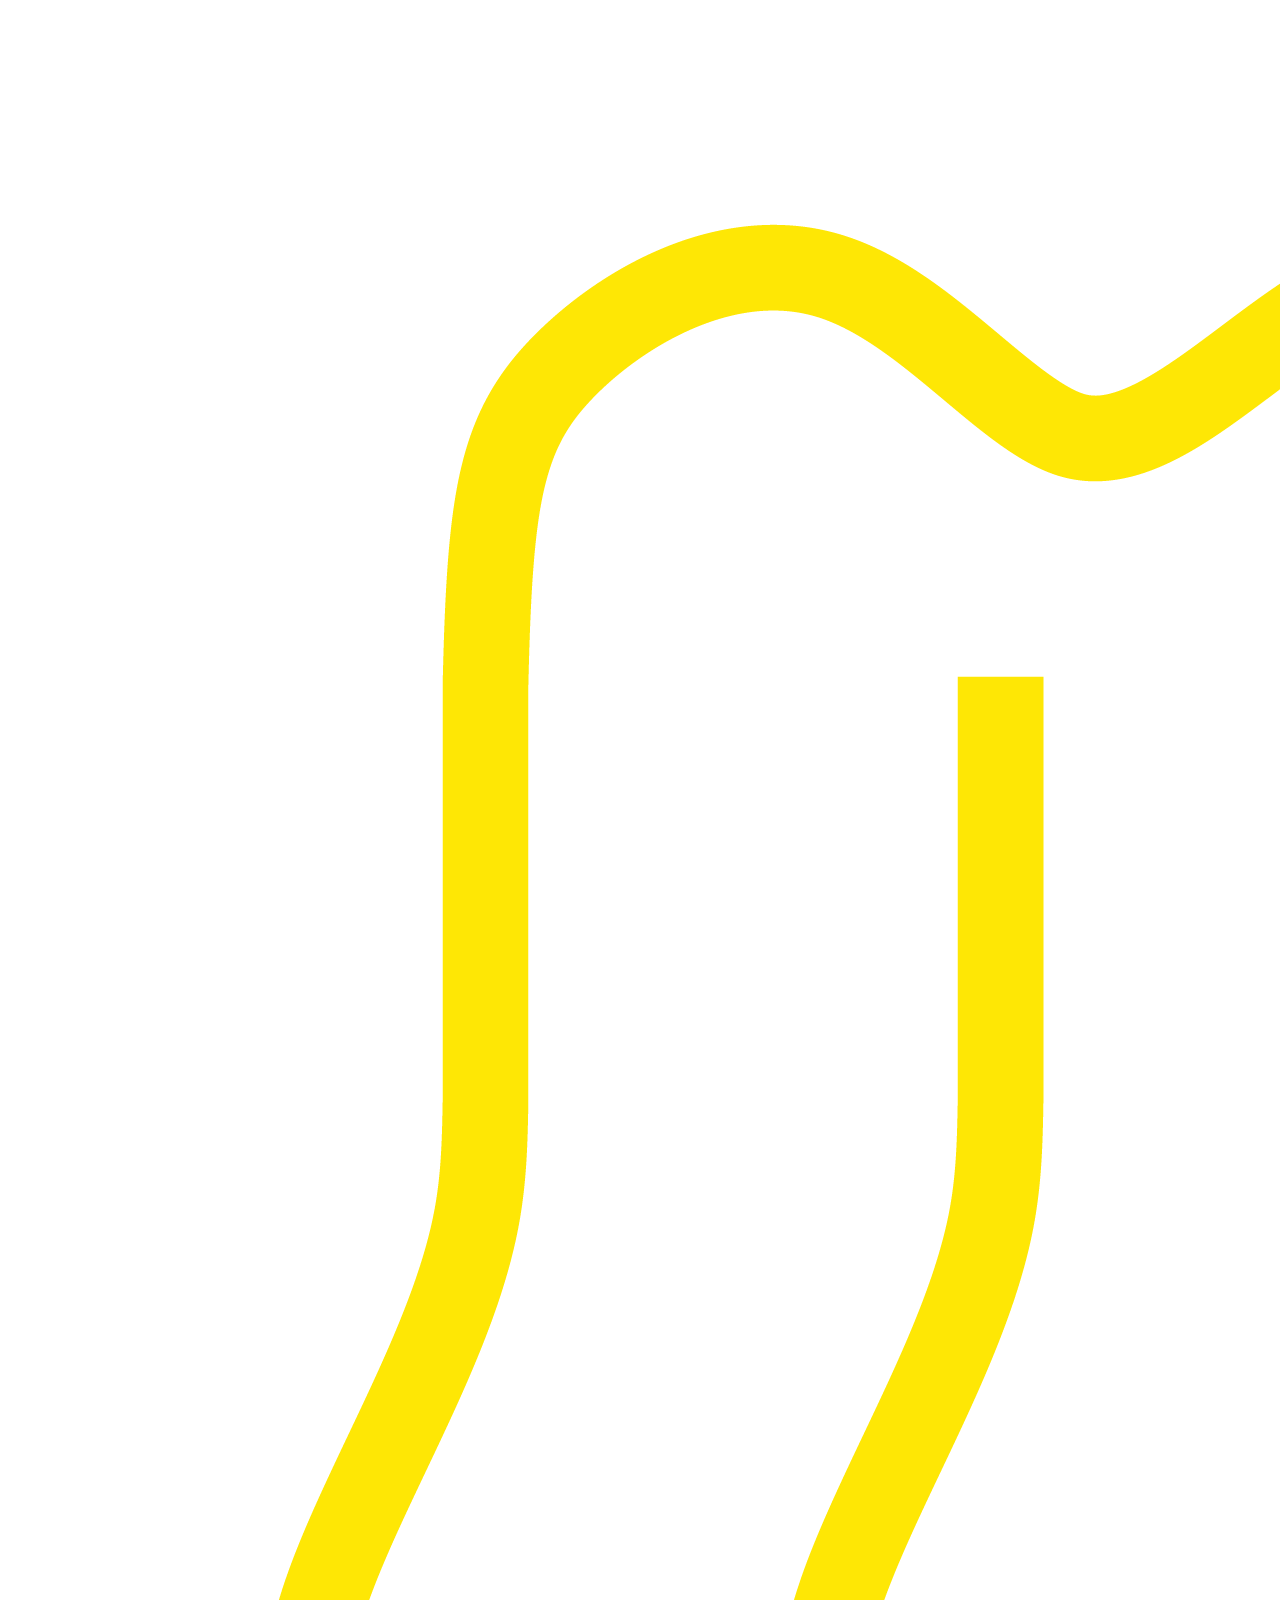
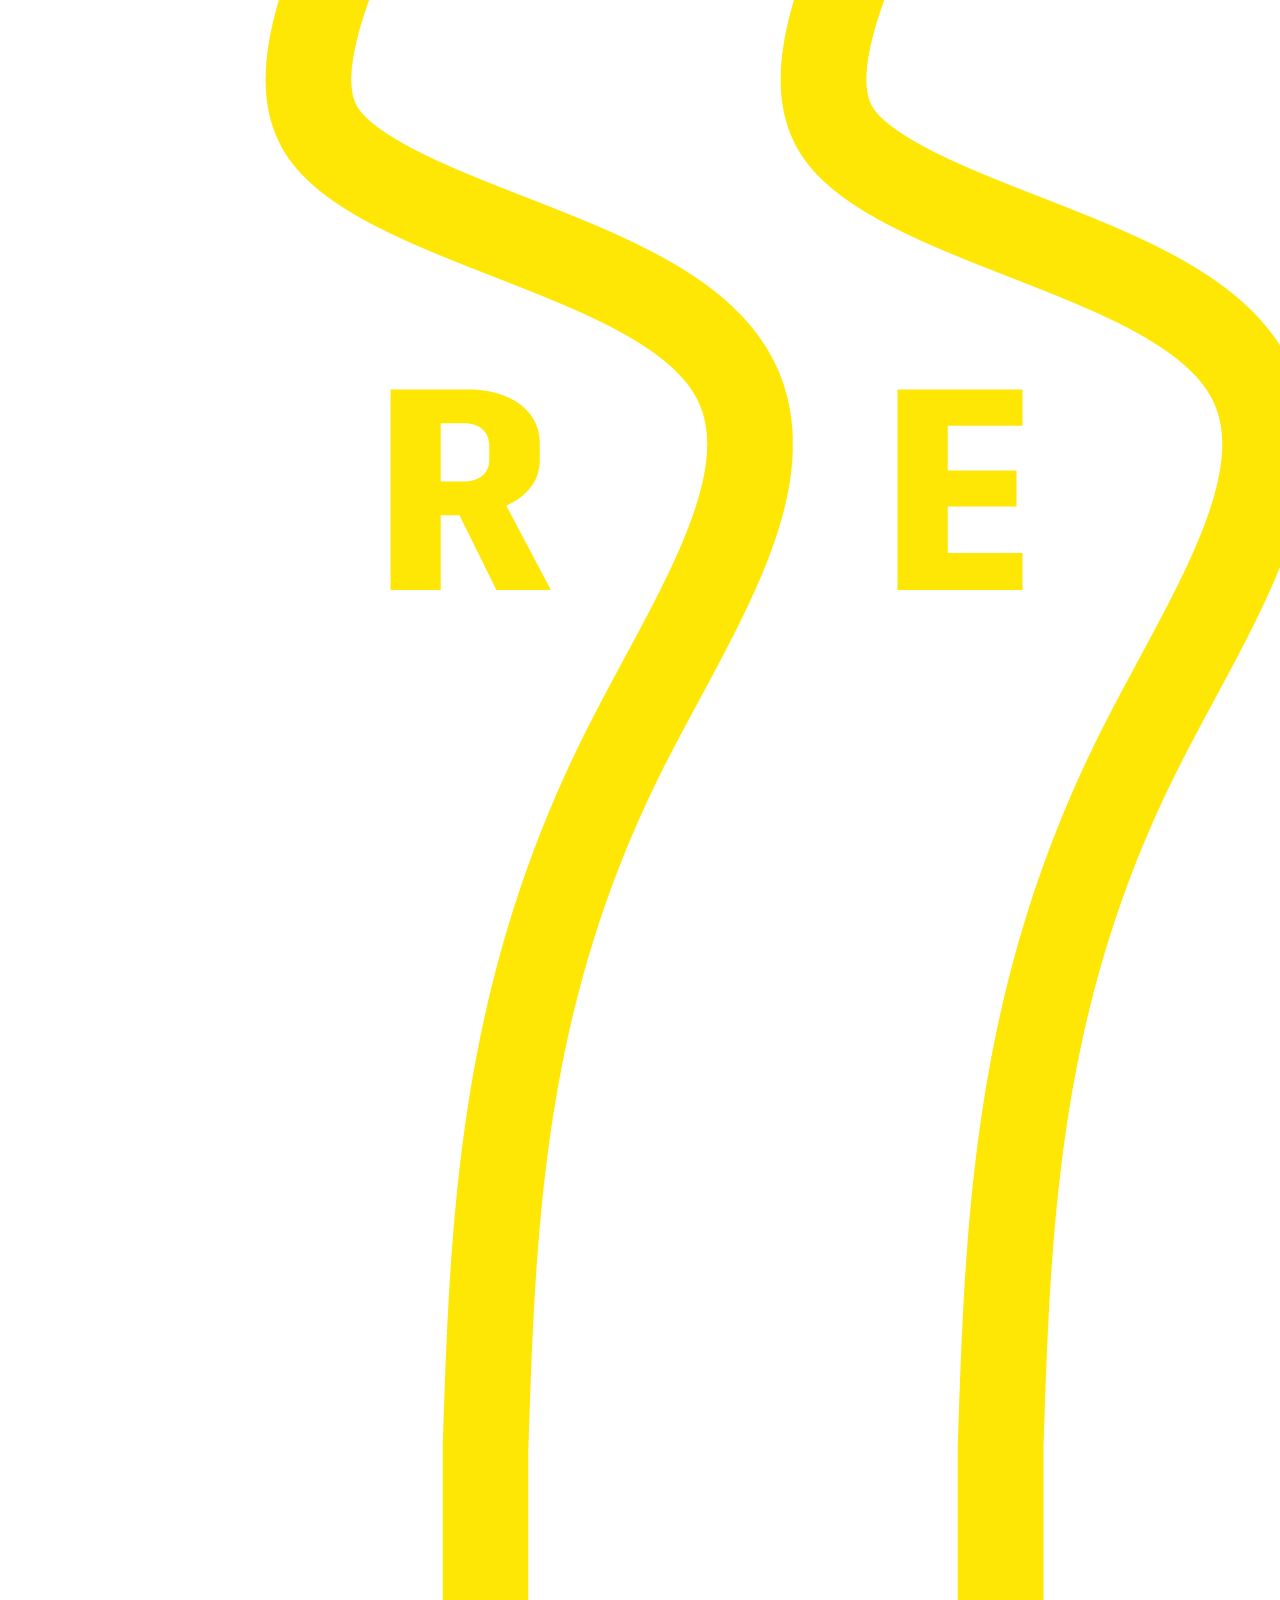
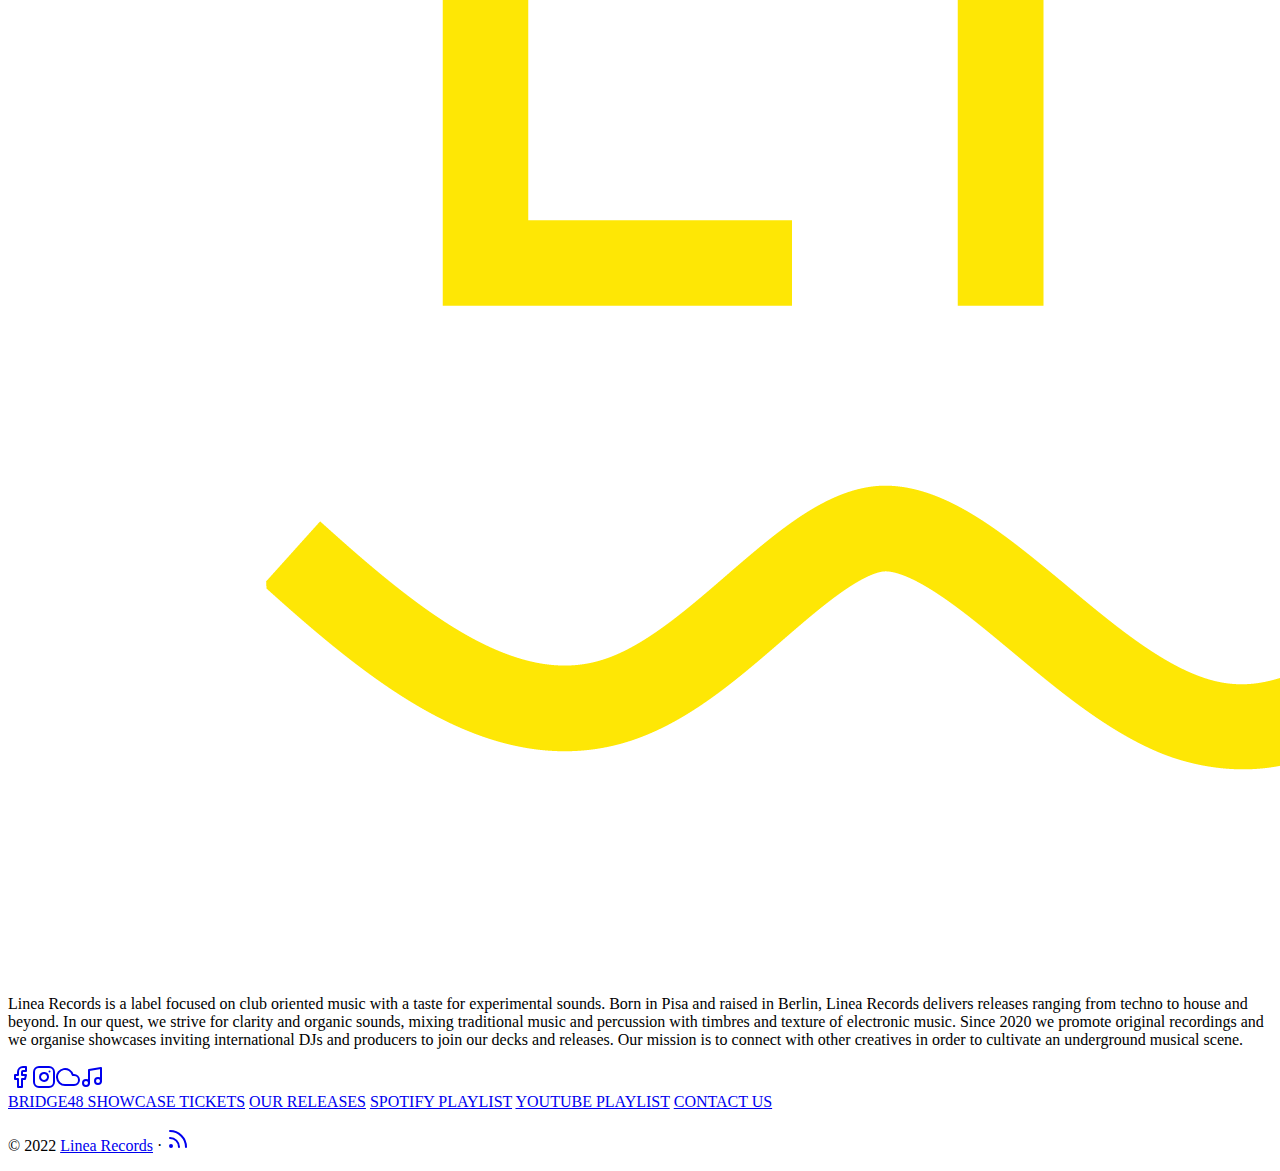
==== commit 78a44830: "link to event" ====
--- a/index.html
+++ b/index.html
@@ -44,6 +44,7 @@
 		<div>
 			<nav id="home-nav" class="site-nav">
 				
+				<a href="https://www.eventbrite.com/e/397202081117/">BRIDGE48 SHOWCASE TICKETS</a>
 				<a href="https://linearecords.bandcamp.com/">OUR RELEASES</a>
 				<a href="https://open.spotify.com/playlist/47VReuiivuDazHyd7LgVd4">SPOTIFY PLAYLIST</a>
 				<a href="https://www.youtube.com/playlist?list=PL5rkW3f5f1PXU3vY0yTBdLuJyak3MzCV-">YOUTUBE PLAYLIST</a>
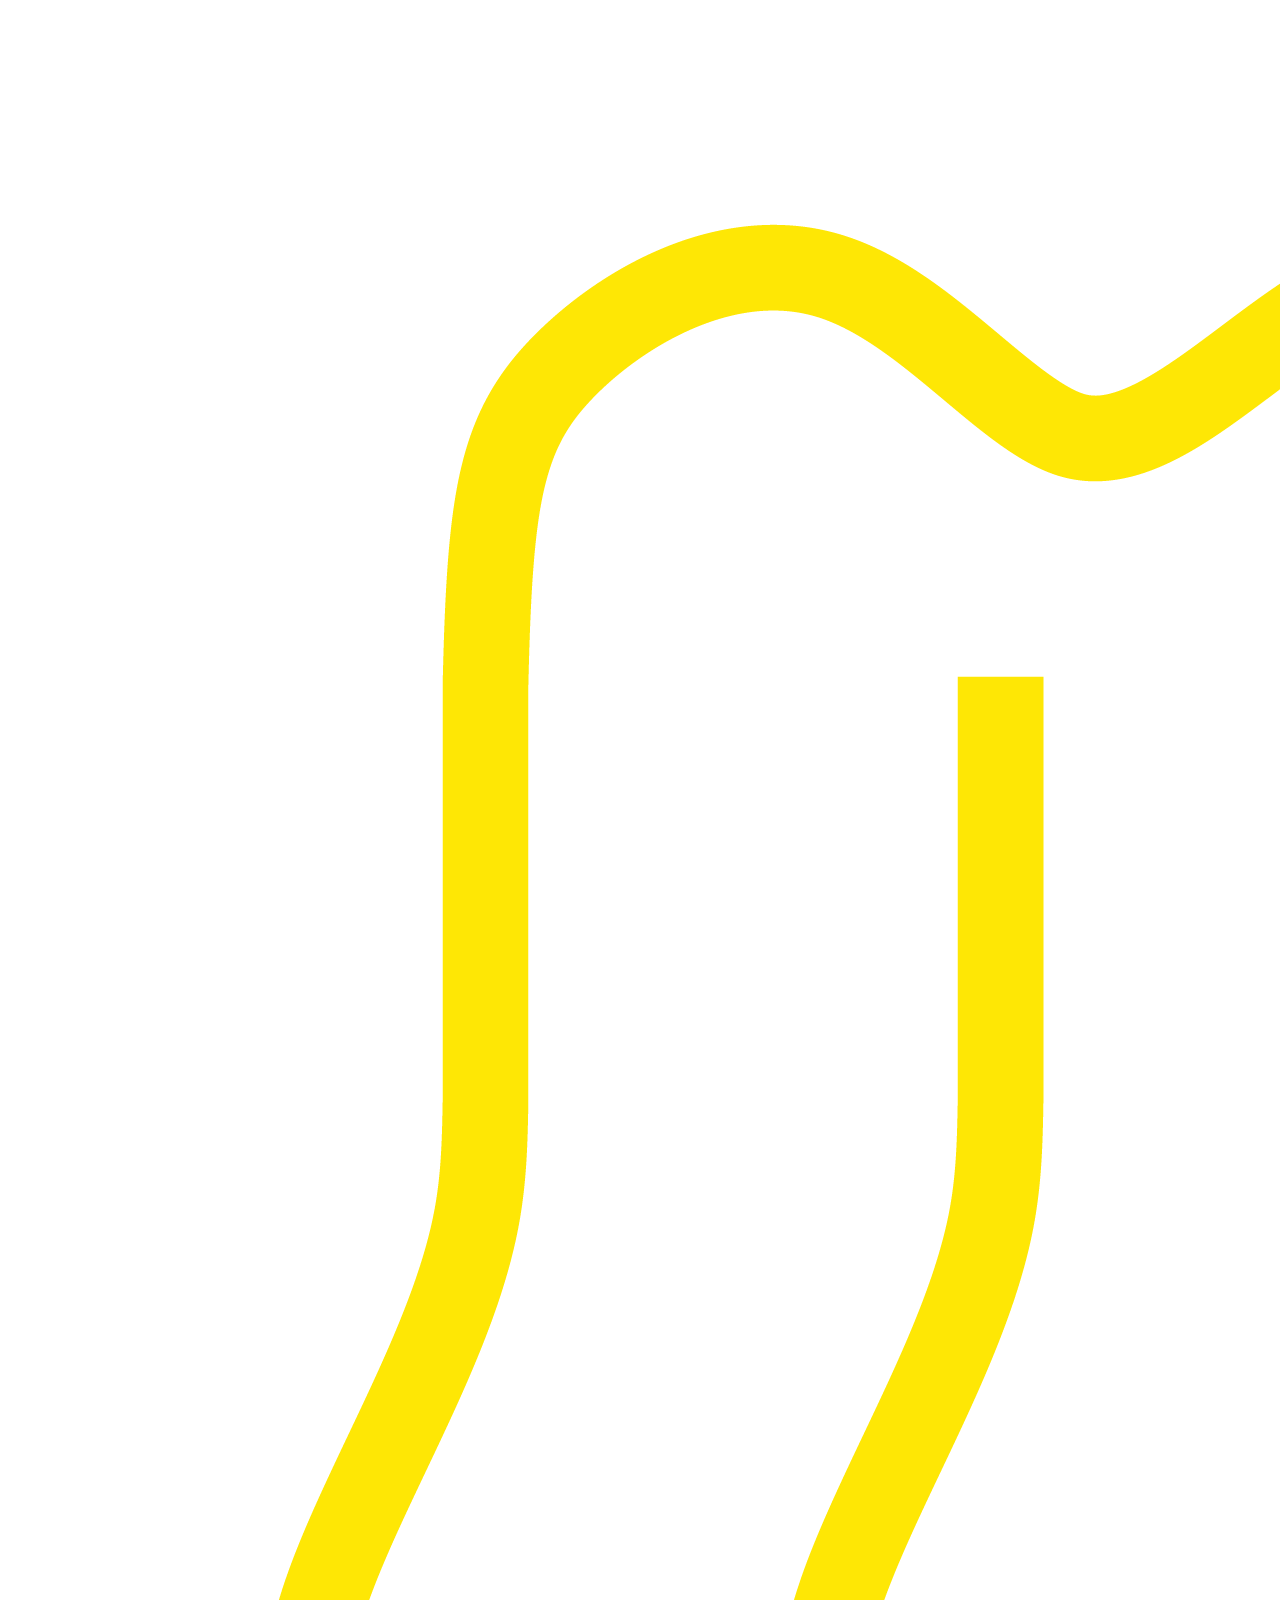
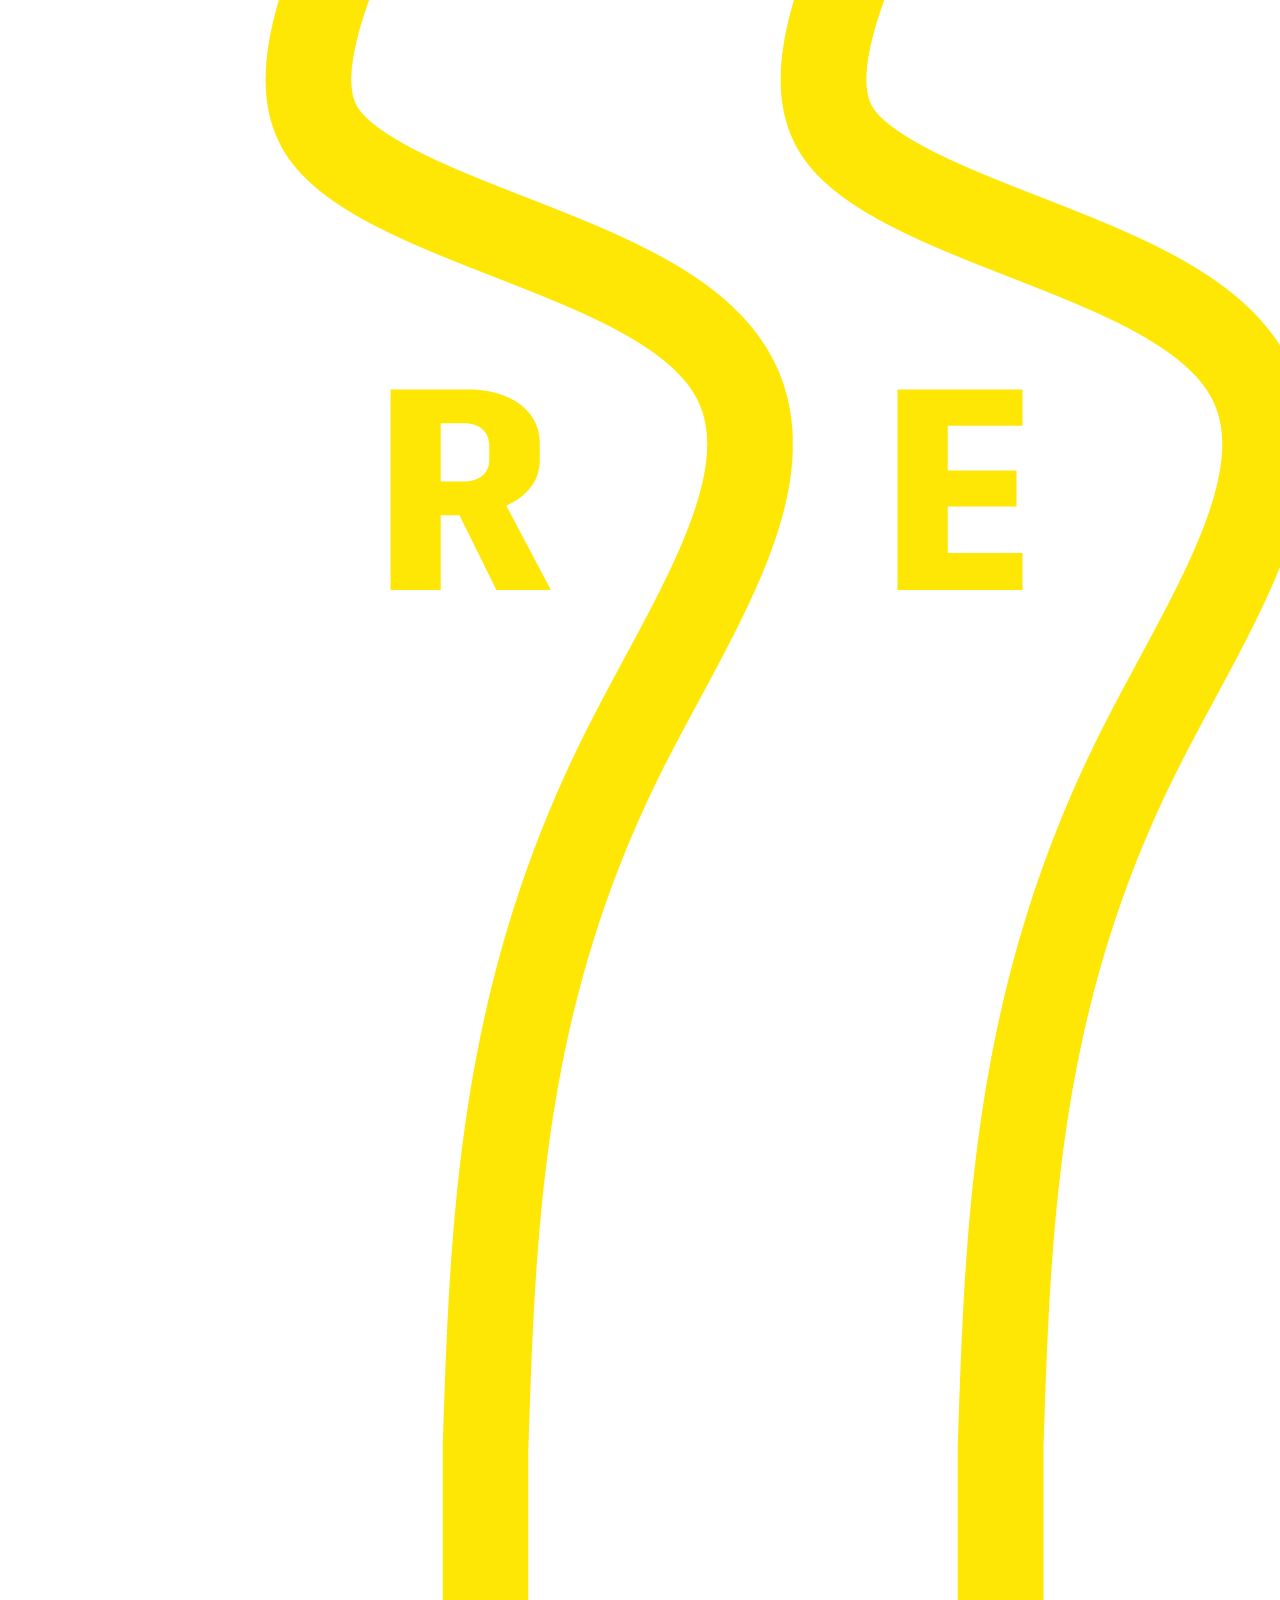
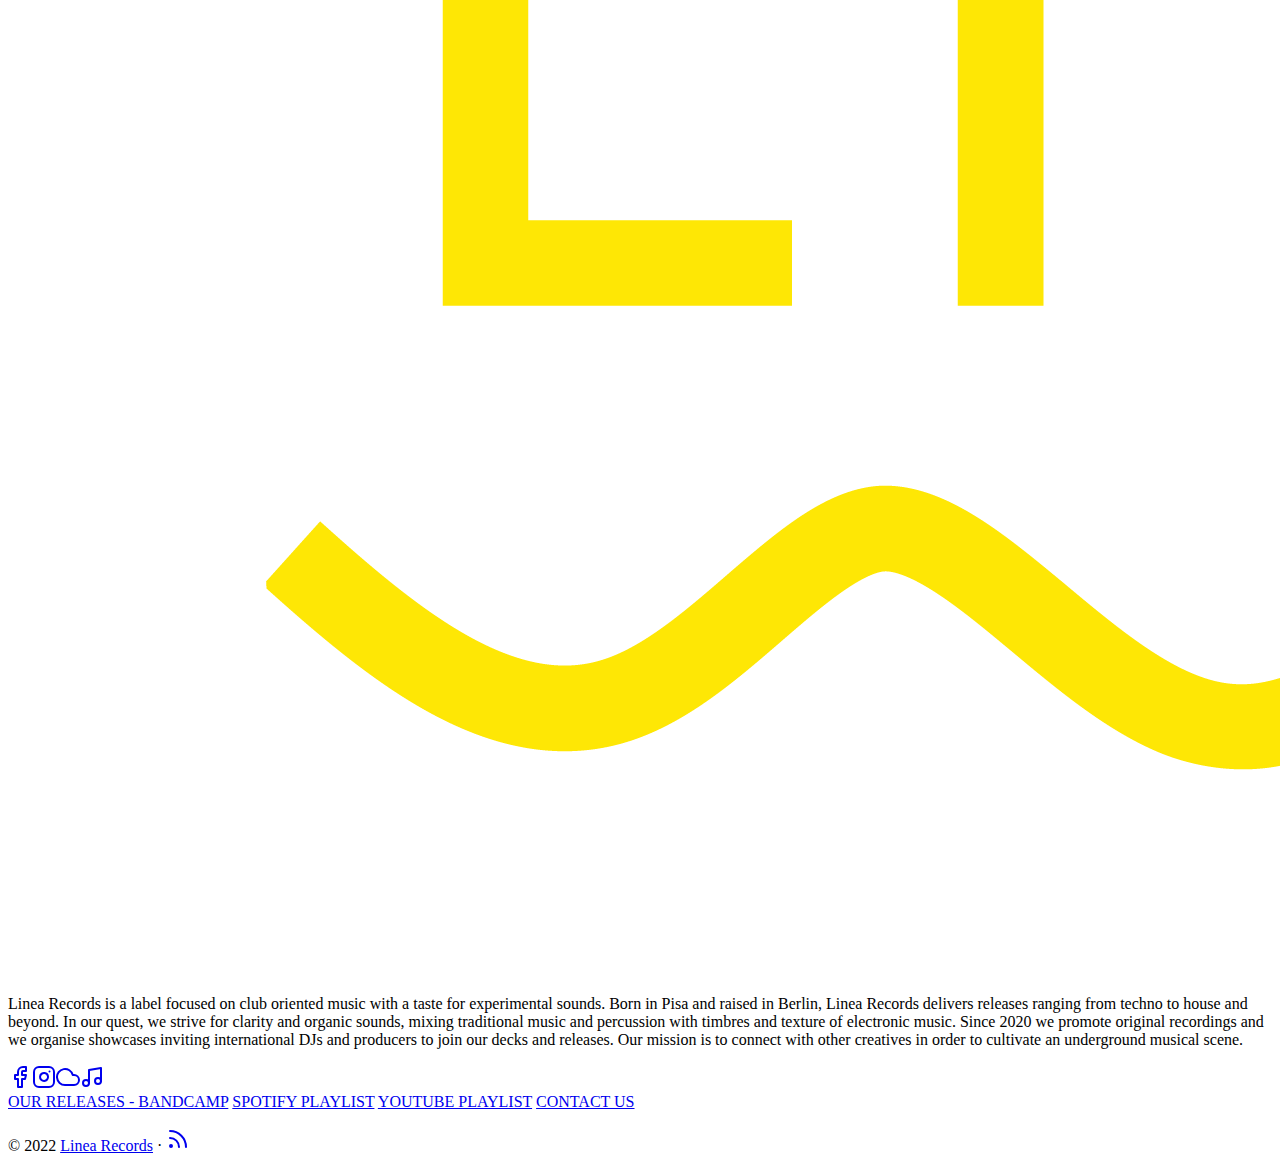
==== commit a502b1fd: "update index" ====
--- a/index.html
+++ b/index.html
@@ -2,15 +2,14 @@
 <html lang="en-us">
 
 <head>
-	<meta name="generator" content="Hugo 0.80.0" />
+	<meta name="generator" content="Hugo 0.92.2" />
 	<meta charset="UTF-8">
 	<meta name="viewport" content="width=device-width, initial-scale=1.0">
 	<meta http-equiv="X-UA-Compatible" content="ie=edge">
 	<meta name="theme-color" content="#000000">
 	<meta name="msapplication-TileColor" content="#000000">
 <meta itemprop="name" content="LINEA RECORDS">
-<meta itemprop="description" content="">
-<meta property="og:title" content="LINEA RECORDS" />
+<meta itemprop="description" content=""><meta property="og:title" content="LINEA RECORDS" />
 <meta property="og:description" content="" />
 <meta property="og:type" content="website" />
 <meta property="og:url" content="https://linearecords.net/" />
@@ -28,7 +27,7 @@
 
 	<title>LINEA RECORDS</title>
 	<link rel="alternate" type="application/rss+xml" href="https://linearecords.net/index.xml" title="LINEA RECORDS" />
-	<link rel="stylesheet" href="https://linearecords.net/css/style.min.c21942eae3c89b61ff21259cbf3ebeb2285cb7e6d1373bd5c78f621568b99c6d.css" integrity="sha256-whlC6uPIm2H/ISWcvz6+sihct+bRNzvVx49iFWi5nG0=" crossorigin="anonymous">
+	<link rel="stylesheet" href="https://linearecords.net/css/style.min.fb5afe69d034c9d54fa6d218fb903dfac8558db1ad49231165235997d28dd6bd.css" integrity="sha256-+1r+adA0ydVPptIY+5A9+shVjbGtSSMRZSNZl9KN1r0=" crossorigin="anonymous">
 </head>
 
 <body id="page">
@@ -44,8 +43,7 @@
 		<div>
 			<nav id="home-nav" class="site-nav">
 				
-				<a href="https://www.eventbrite.com/e/397202081117/">BRIDGE48 SHOWCASE TICKETS</a>
-				<a href="https://linearecords.bandcamp.com/">OUR RELEASES</a>
+				<a href="https://linearecords.bandcamp.com/">OUR RELEASES - BANDCAMP</a>
 				<a href="https://open.spotify.com/playlist/47VReuiivuDazHyd7LgVd4">SPOTIFY PLAYLIST</a>
 				<a href="https://www.youtube.com/playlist?list=PL5rkW3f5f1PXU3vY0yTBdLuJyak3MzCV-">YOUTUBE PLAYLIST</a>
 				<a href="mailto:contactlinearecords@gmail.com">CONTACT US</a>
@@ -60,7 +58,7 @@
 	</div>
 
 
-	<script src="https://linearecords.net/js/bundle.min.4a9a0ac3d2217822c7865b4161e6c2a71de1d70492264337755427898dd718f6.js" integrity="sha256-SpoKw9IheCLHhltBYebCpx3h1wSSJkM3dVQniY3XGPY=" crossorigin="anonymous"></script>
+	<script src="https://linearecords.net/js/bundle.min.7d8545daa55d62427355498dd8da13f98ff79a7938ce7d2a5e2ae1ec0de3beb8.js" integrity="sha256-fYVF2qVdYkJzVUmN2NoT+Y/3mnk4zn0qXirh7A3jvrg=" crossorigin="anonymous"></script>
 	
 
 </body>
